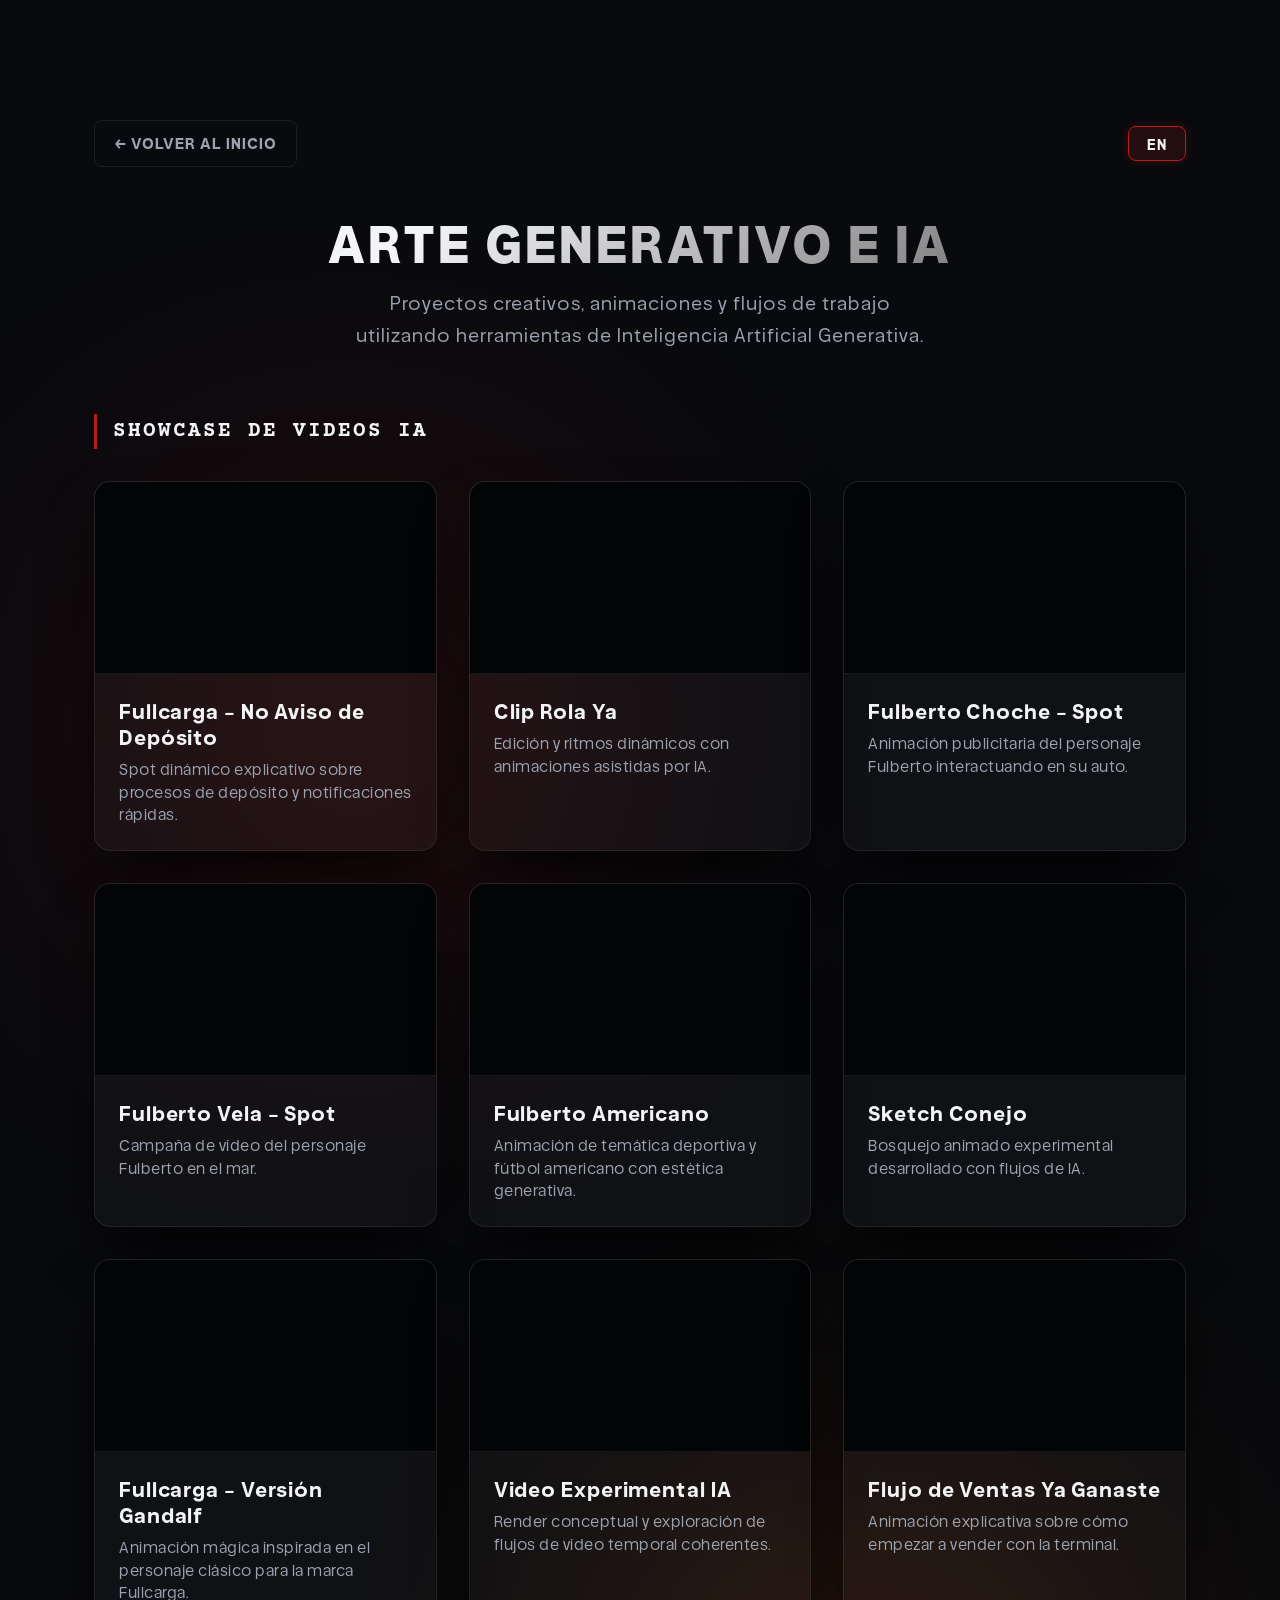
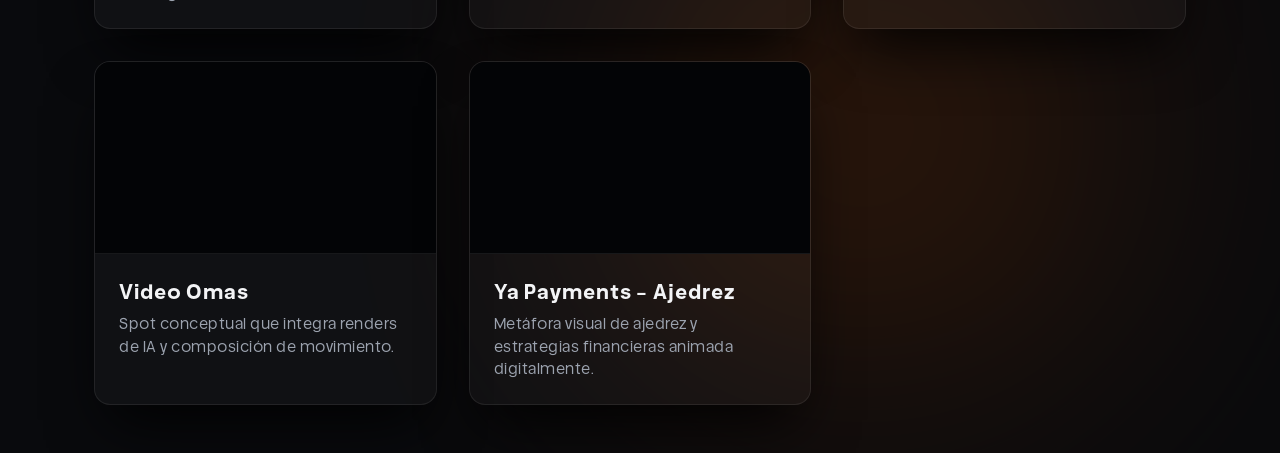
==== ai-projects.html @ 9248d20f "Initial portfolio commit (lightweight)" ====
<!DOCTYPE html>
<html lang="es">
<head>
    <meta charset="UTF-8">
    <meta name="viewport" content="width=device-width, initial-scale=1.0">
    <title>H G O | Generative AI Art Projects</title>
    <meta name="description" content="Galería de proyectos creativos y experimentación con Inteligencia Artificial Generativa.">
    <!-- Google Fonts: Outfit, Courier Prime -->
    <link rel="preconnect" href="https://fonts.googleapis.com">
    <link rel="preconnect" href="https://fonts.gstatic.com" crossorigin>
    <link href="https://fonts.googleapis.com/css2?family=Outfit:wght@300;400;500;600;700;800&family=Courier+Prime:wght@400;700&display=swap" rel="stylesheet">
    <link rel="stylesheet" href="style.css">
    <style>
        .gallery-page {
            background-color: #090a0d;
            padding-top: 120px;
            min-height: 100vh;
        }

        .gallery-header-block {
            margin-bottom: 4rem;
            text-align: center;
            position: relative;
        }

        .gallery-nav {
            display: flex;
            justify-content: space-between;
            align-items: center;
            margin-bottom: 3rem;
        }

        .btn-back {
            display: inline-flex;
            align-items: center;
            gap: 0.5rem;
            font-family: var(--ff-main);
            color: var(--clr-text-muted);
            text-decoration: none;
            font-weight: 700;
            font-size: 0.95rem;
            text-transform: uppercase;
            letter-spacing: 1px;
            transition: var(--transition-fast);
            background: none;
            border: 1px solid var(--clr-border);
            padding: 0.6rem 1.2rem;
            border-radius: var(--radius-sm);
        }

        .btn-back:hover {
            color: var(--clr-text-main);
            border-color: var(--clr-primary);
            box-shadow: 0 0 12px var(--clr-primary-glow);
            transform: translateX(-4px);
        }

        .gallery-title {
            font-size: 3.2rem;
            font-weight: 800;
            background: linear-gradient(135deg, var(--clr-text-main) 30%, #555 100%);
            -webkit-background-clip: text;
            -webkit-text-fill-color: transparent;
            text-transform: uppercase;
            letter-spacing: 3px;
            margin-bottom: 1rem;
            line-height: 1.1;
        }

        .gallery-subtitle {
            font-size: 1.15rem;
            color: var(--clr-text-muted);
            letter-spacing: 1px;
            max-width: 600px;
            margin: 0 auto;
        }

        .gallery-section-title {
            font-family: var(--ff-mono);
            font-size: 1.3rem;
            font-weight: 700;
            color: var(--clr-text-main);
            margin: 4rem 0 2rem 0;
            letter-spacing: 2px;
            text-transform: uppercase;
            border-left: 3px solid var(--clr-primary);
            padding-left: 1rem;
        }

        .gallery-grid {
            display: grid;
            grid-template-columns: repeat(auto-fill, minmax(320px, 1fr));
            gap: 2rem;
            margin-bottom: 3rem;
        }

        .gallery-item {
            background-color: var(--clr-bg-card);
            border: 1px solid var(--clr-border);
            border-radius: var(--radius-md);
            overflow: hidden;
            box-shadow: var(--shadow-premium);
            transition: transform 0.4s cubic-bezier(0.25, 1, 0.5, 1), border-color 0.4s;
            display: flex;
            flex-direction: column;
            position: relative;
        }

        .gallery-item:hover {
            transform: translateY(-8px);
            border-color: var(--clr-primary);
            box-shadow: 0 15px 30px rgba(185, 28, 28, 0.15);
        }

        .gallery-preview {
            width: 100%;
            aspect-ratio: 16 / 9;
            background-color: #030406;
            overflow: hidden;
            position: relative;
            cursor: pointer;
            display: flex;
            justify-content: center;
            align-items: center;
            border-bottom: 1px solid var(--clr-border);
        }

        .gallery-preview video {
            width: 100%;
            height: 100%;
            object-fit: cover;
            display: block;
        }



        .preview-overlay {
            position: absolute;
            top: 0;
            left: 0;
            width: 100%;
            height: 100%;
            background-color: rgba(0, 0, 0, 0.4);
            display: flex;
            justify-content: center;
            align-items: center;
            opacity: 0;
            transition: opacity 0.3s ease;
            pointer-events: none;
            z-index: 2;
        }

        .gallery-preview:hover .preview-overlay {
            opacity: 1;
        }

        .overlay-icon {
            background-color: var(--clr-primary);
            color: #fff;
            width: 54px;
            height: 54px;
            border-radius: 50%;
            display: flex;
            justify-content: center;
            align-items: center;
            font-size: 1.3rem;
            box-shadow: 0 4px 20px rgba(185, 28, 28, 0.5);
            transform: scale(0.8);
            transition: transform 0.3s cubic-bezier(0.175, 0.885, 0.32, 1.275);
        }

        .overlay-icon.play-icon {
            padding-left: 4px;
        }

        .gallery-preview:hover .overlay-icon {
            transform: scale(1);
        }

        .gallery-info {
            padding: 1.5rem;
            flex-grow: 1;
            display: flex;
            flex-direction: column;
            justify-content: space-between;
        }

        .item-title {
            font-size: 1.25rem;
            font-weight: 700;
            color: var(--clr-text-main);
            margin-bottom: 0.5rem;
            line-height: 1.3;
        }

        .item-desc {
            font-size: 0.95rem;
            color: var(--clr-text-muted);
            line-height: 1.5;
            letter-spacing: 0.5px;
        }

        /* Lightbox Window Styles */
        .lightbox {
            position: fixed;
            top: 0;
            left: 0;
            width: 100%;
            height: 100%;
            background-color: rgba(6, 7, 9, 0.98);
            backdrop-filter: blur(10px);
            -webkit-backdrop-filter: blur(10px);
            z-index: 2000;
            display: none;
            justify-content: center;
            align-items: center;
            opacity: 0;
            transition: opacity 0.3s ease;
        }

        .lightbox.active {
            display: flex;
            opacity: 1;
        }

        .lightbox-content-container {
            max-width: 90%;
            max-height: 85%;
            position: relative;
            display: flex;
            justify-content: center;
            align-items: center;
        }

        .lightbox-video {
            max-width: 100%;
            max-height: 85vh;
            border-radius: var(--radius-sm);
            box-shadow: 0 10px 40px rgba(0, 0, 0, 0.8);
            border: 1px solid var(--clr-border);
            background-color: #000;
        }

        .lightbox-close {
            position: absolute;
            top: -50px;
            right: 0;
            background: none;
            border: none;
            color: var(--clr-text-main);
            font-size: 2.5rem;
            cursor: pointer;
            transition: var(--transition-fast);
            line-height: 1;
        }

        .lightbox-close:hover {
            color: var(--clr-primary);
            transform: scale(1.1);
        }

        .lightbox-prev,
        .lightbox-next {
            position: absolute;
            top: 50%;
            transform: translateY(-50%);
            background: rgba(0, 0, 0, 0.5);
            border: 1px solid var(--clr-border);
            color: var(--clr-text-main);
            font-size: 2rem;
            padding: 0.8rem 1.1rem;
            cursor: pointer;
            border-radius: 50%;
            transition: var(--transition-fast);
            z-index: 2010;
            user-select: none;
            line-height: 1;
            display: flex;
            align-items: center;
            justify-content: center;
        }

        .lightbox-prev {
            left: -80px;
        }

        .lightbox-next {
            right: -80px;
        }

        .lightbox-prev:hover,
        .lightbox-next:hover {
            background-color: var(--clr-primary);
            border-color: var(--clr-primary);
            box-shadow: 0 0 15px var(--clr-primary-glow);
            color: #fff;
        }

        @media (max-width: 992px) {
            .lightbox-prev {
                left: 10px;
            }
            .lightbox-next {
                right: 10px;
            }
            .lightbox-close {
                top: -60px;
                right: 10px;
            }
        }
    </style>
</head>
<body class="gallery-page">
    <div class="glow-spot spot-1"></div>
    <div class="glow-spot spot-2"></div>

    <div class="container">
        <!-- Navigation Header -->
        <header class="gallery-nav">
            <a href="index.html" class="btn-back" id="back-btn" data-i18n="back-btn-text">← Volver al Inicio</a>
            <button id="language-toggle-btn" class="lang-toggle-btn">EN</button>
        </header>

        <!-- Gallery Header Details -->
        <div class="gallery-header-block">
            <h1 class="gallery-title" data-i18n="gallery-title">Arte Generativo e IA</h1>
            <p class="gallery-subtitle" data-i18n="gallery-desc">Proyectos creativos, animaciones y flujos de trabajo utilizando herramientas de Inteligencia Artificial Generativa.</p>
        </div>

        <!-- === SECCIÓN SHOWCASE DE VIDEOS === -->
        <h2 class="gallery-section-title" data-i18n="sec-ai-showcase">Showcase de Videos IA</h2>
        <div class="gallery-grid">
            
            <!-- Video 1: Fullcarga no aviso de deposito_R (16:9) -->
            <div class="gallery-item">
                <div class="gallery-preview">
                    <video muted playsinline loop src="assets/IA/Fullcarga no aviso de deposito_R.mp4"></video>
                    <div class="preview-overlay">
                        <div class="overlay-icon play-icon">▶</div>
                    </div>
                </div>
                <div class="gallery-info">
                    <div>
                        <h3 class="item-title" data-i18n="ai-video-1-title">Fullcarga - No Aviso de Depósito</h3>
                        <p class="item-desc" data-i18n="ai-video-1-desc">Spot dinámico explicativo sobre procesos de depósito y notificaciones rápidas.</p>
                    </div>
                </div>
            </div>

            <!-- Video 2: Clip Rola Ya_1 (16:9) -->
            <div class="gallery-item">
                <div class="gallery-preview">
                    <video muted playsinline loop src="assets/IA/Clip Rola Ya_1.mp4"></video>
                    <div class="preview-overlay">
                        <div class="overlay-icon play-icon">▶</div>
                    </div>
                </div>
                <div class="gallery-info">
                    <div>
                        <h3 class="item-title" data-i18n="ai-video-2-title">Clip Rola Ya</h3>
                        <p class="item-desc" data-i18n="ai-video-2-desc">Edición y ritmos dinámicos con animaciones asistidas por IA.</p>
                    </div>
                </div>
            </div>

            <!-- Video 3: Fulberto Choche (16:9) -->
            <div class="gallery-item">
                <div class="gallery-preview">
                    <video muted playsinline loop src="assets/IA/Fulberto choche_OK_Music.mp4"></video>
                    <div class="preview-overlay">
                        <div class="overlay-icon play-icon">▶</div>
                    </div>
                </div>
                <div class="gallery-info">
                    <div>
                        <h3 class="item-title" data-i18n="ai-video-3-title">Fulberto Choche - Spot</h3>
                        <p class="item-desc" data-i18n="ai-video-3-desc">Animación publicitaria del personaje Fulberto interactuando en su auto.</p>
                    </div>
                </div>
            </div>

            <!-- Video 4: Fulberto Vela (16:9) -->
            <div class="gallery-item">
                <div class="gallery-preview">
                    <video muted playsinline loop src="assets/IA/Fulberto vela_2.mp4"></video>
                    <div class="preview-overlay">
                        <div class="overlay-icon play-icon">▶</div>
                    </div>
                </div>
                <div class="gallery-info">
                    <div>
                        <h3 class="item-title" data-i18n="ai-video-4-title">Fulberto Vela - Spot</h3>
                        <p class="item-desc" data-i18n="ai-video-4-desc">Campaña de video del personaje Fulberto en el mar.</p>
                    </div>
                </div>
            </div>

            <!-- Video 5: Fulberto Americano (16:9) -->
            <div class="gallery-item">
                <div class="gallery-preview">
                    <video muted playsinline loop src="assets/IA/Fulberto_Americano_2.mp4"></video>
                    <div class="preview-overlay">
                        <div class="overlay-icon play-icon">▶</div>
                    </div>
                </div>
                <div class="gallery-info">
                    <div>
                        <h3 class="item-title" data-i18n="ai-video-5-title">Fulberto Americano</h3>
                        <p class="item-desc" data-i18n="ai-video-5-desc">Animación de temática deportiva y fútbol americano con estética generativa.</p>
                    </div>
                </div>
            </div>

            <!-- Video 6: Sketch Conejo (16:9) -->
            <div class="gallery-item">
                <div class="gallery-preview">
                    <video muted playsinline loop src="assets/IA/Sketch Conejo_RAPIDO_2_R.mp4"></video>
                    <div class="preview-overlay">
                        <div class="overlay-icon play-icon">▶</div>
                    </div>
                </div>
                <div class="gallery-info">
                    <div>
                        <h3 class="item-title" data-i18n="ai-video-6-title">Sketch Conejo</h3>
                        <p class="item-desc" data-i18n="ai-video-6-desc">Bosquejo animado experimental desarrollado con flujos de IA.</p>
                    </div>
                </div>
            </div>

            <!-- Video 7: TT Fullcarga Version Gandalf_3 (16:9) -->
            <div class="gallery-item">
                <div class="gallery-preview">
                    <video muted playsinline loop src="assets/IA/TT Fullcarga Version Gandalf_3.mp4"></video>
                    <div class="preview-overlay">
                        <div class="overlay-icon play-icon">▶</div>
                    </div>
                </div>
                <div class="gallery-info">
                    <div>
                        <h3 class="item-title" data-i18n="ai-video-7-title">Fullcarga - Versión Gandalf</h3>
                        <p class="item-desc" data-i18n="ai-video-7-desc">Animación mágica inspirada en el personaje clásico para la marca Fullcarga.</p>
                    </div>
                </div>
            </div>

            <!-- Video 8: VIDEO-2026-02-25-14-03-25 (16:9) -->
            <div class="gallery-item">
                <div class="gallery-preview">
                    <video muted playsinline loop src="assets/IA/VIDEO-2026-02-25-14-03-25.mp4"></video>
                    <div class="preview-overlay">
                        <div class="overlay-icon play-icon">▶</div>
                    </div>
                </div>
                <div class="gallery-info">
                    <div>
                        <h3 class="item-title" data-i18n="ai-video-8-title">Video Experimental IA</h3>
                        <p class="item-desc" data-i18n="ai-video-8-desc">Render conceptual y exploración de flujos de video temporal coherentes.</p>
                    </div>
                </div>
            </div>

            <!-- Video 9: Video 3_Como empiezoa a vender con Ya Ganaste_1 (16:9) -->
            <div class="gallery-item">
                <div class="gallery-preview">
                    <video muted playsinline loop src="assets/IA/Video 3_Como empiezoa a vender con Ya Ganaste_1.mp4"></video>
                    <div class="preview-overlay">
                        <div class="overlay-icon play-icon">▶</div>
                    </div>
                </div>
                <div class="gallery-info">
                    <div>
                        <h3 class="item-title" data-i18n="ai-video-9-title">Flujo de Ventas Ya Ganaste</h3>
                        <p class="item-desc" data-i18n="ai-video-9-desc">Animación explicativa sobre cómo empezar a vender con la terminal.</p>
                    </div>
                </div>
            </div>

            <!-- Video 10: Video Omas_19FEB (16:9) -->
            <div class="gallery-item">
                <div class="gallery-preview">
                    <video muted playsinline loop src="assets/IA/Video Omas_19FEB.mp4"></video>
                    <div class="preview-overlay">
                        <div class="overlay-icon play-icon">▶</div>
                    </div>
                </div>
                <div class="gallery-info">
                    <div>
                        <h3 class="item-title" data-i18n="ai-video-10-title">Video Omas</h3>
                        <p class="item-desc" data-i18n="ai-video-10-desc">Spot conceptual que integra renders de IA y composición de movimiento.</p>
                    </div>
                </div>
            </div>

            <!-- Video 11: Ya Payments Ajedrez (16:9) -->
            <div class="gallery-item">
                <div class="gallery-preview">
                    <video muted playsinline loop src="assets/IA/Ya Payments_Ajedrez_4.mp4"></video>
                    <div class="preview-overlay">
                        <div class="overlay-icon play-icon">▶</div>
                    </div>
                </div>
                <div class="gallery-info">
                    <div>
                        <h3 class="item-title" data-i18n="ai-video-11-title">Ya Payments - Ajedrez</h3>
                        <p class="item-desc" data-i18n="ai-video-11-desc">Metáfora visual de ajedrez y estrategias financieras animada digitalmente.</p>
                    </div>
                </div>
            </div>

        </div>

    </div>

    <!-- Video Lightbox Window with Playlist Navigation -->
    <div class="lightbox" id="video-lightbox">
        <div class="lightbox-content-container">
            <button class="lightbox-close" id="video-lightbox-close-btn">&times;</button>
            <button class="lightbox-prev" id="video-lightbox-prev-btn">&#10094;</button>
            <video src="" controls autoplay playsinline class="lightbox-video" id="lightbox-video"></video>
            <button class="lightbox-next" id="video-lightbox-next-btn">&#10095;</button>
        </div>
    </div>

    <!-- Script for Gallery Page -->
    <script>
        document.addEventListener('DOMContentLoaded', () => {
            // 1. Hover video playback controller
            const videoCards = document.querySelectorAll('.gallery-item');
            
            videoCards.forEach(card => {
                const video = card.querySelector('video');
                if (video) {
                    card.addEventListener('mouseenter', () => {
                        video.play().catch(e => {});
                    });
                    
                    card.addEventListener('mouseleave', () => {
                        video.pause();
                    });
                }
            });

            // 2. Video Lightbox Controller with Playlist Navigation
            const videoLightbox = document.getElementById('video-lightbox');
            const videoLightboxVideo = document.getElementById('lightbox-video');
            const videoCloseBtn = document.getElementById('video-lightbox-close-btn');
            const videoPrevBtn = document.getElementById('video-lightbox-prev-btn');
            const videoNextBtn = document.getElementById('video-lightbox-next-btn');
            const videoElements = Array.from(document.querySelectorAll('.gallery-preview video'));
            let currentVideoIndex = 0;

            const playVideoInLightbox = (index) => {
                if (index < 0 || index >= videoElements.length) return;
                currentVideoIndex = index;
                videoLightboxVideo.src = videoElements[index].src;
                videoLightboxVideo.muted = false;
                videoLightboxVideo.play().catch(err => {});
            };

            videoElements.forEach((video, index) => {
                video.parentElement.addEventListener('click', () => {
                    playVideoInLightbox(index);
                    videoLightbox.classList.add('active');
                });
            });

            const closeVideoLightbox = () => {
                videoLightbox.classList.remove('active');
                videoLightboxVideo.pause();
                videoLightboxVideo.src = '';
            };

            const prevVideo = () => {
                const newIndex = (currentVideoIndex - 1 + videoElements.length) % videoElements.length;
                playVideoInLightbox(newIndex);
            };

            const nextVideo = () => {
                const newIndex = (currentVideoIndex + 1) % videoElements.length;
                playVideoInLightbox(newIndex);
            };

            if (videoCloseBtn) videoCloseBtn.addEventListener('click', closeVideoLightbox);
            if (videoPrevBtn) videoPrevBtn.addEventListener('click', (e) => { e.stopPropagation(); prevVideo(); });
            if (videoNextBtn) videoNextBtn.addEventListener('click', (e) => { e.stopPropagation(); nextVideo(); });

            if (videoLightbox) {
                videoLightbox.addEventListener('click', (e) => {
                    if (e.target === videoLightbox) {
                        closeVideoLightbox();
                    }
                });
            }

            // Keyboard navigation
            document.addEventListener('keydown', (e) => {
                if (!videoLightbox.classList.contains('active')) return;
                if (e.key === 'Escape') {
                    closeVideoLightbox();
                } else if (e.key === 'ArrowLeft') {
                    prevVideo();
                } else if (e.key === 'ArrowRight') {
                    nextVideo();
                }
            });

            // Touch Swipe Gestures
            let startX = 0;
            let startY = 0;
            if (videoLightbox) {
                videoLightbox.addEventListener('touchstart', (e) => {
                    startX = e.touches[0].clientX;
                    startY = e.touches[0].clientY;
                }, { passive: true });

                videoLightbox.addEventListener('touchend', (e) => {
                    const diffX = e.changedTouches[0].clientX - startX;
                    const diffY = e.changedTouches[0].clientY - startY;
                    if (Math.abs(diffX) > 50 && Math.abs(diffY) < 100) {
                        if (diffX > 0) {
                            prevVideo();
                        } else {
                            nextVideo();
                        }
                    }
                }, { passive: true });
            }

            // 3. Translation logic
            const translations = {
                es: {
                    "back-btn-text": "← Volver al Inicio",
                    "gallery-title": "Arte Generativo e IA",
                    "gallery-desc": "Proyectos creativos, animaciones y flujos de trabajo utilizando herramientas de Inteligencia Artificial Generativa.",
                    "sec-ai-showcase": "Showcase de Videos IA",
                    "ai-video-1-title": "Fullcarga - No Aviso de Depósito",
                    "ai-video-1-desc": "Spot dinámico explicativo sobre procesos de depósito y notificaciones rápidas.",
                    "ai-video-2-title": "Clip Rola Ya",
                    "ai-video-2-desc": "Edición y ritmos dinámicos con animaciones asistidas por IA.",
                    "ai-video-3-title": "Fulberto Choche - Spot",
                    "ai-video-3-desc": "Animación publicitaria del personaje Fulberto interactuando en su auto.",
                    "ai-video-4-title": "Fulberto Vela - Spot",
                    "ai-video-4-desc": "Campaña de video del personaje Fulberto en el mar.",
                    "ai-video-5-title": "Fulberto Americano",
                    "ai-video-5-desc": "Animación de temática deportiva y fútbol americano con estética generativa.",
                    "ai-video-6-title": "Sketch Conejo",
                    "ai-video-6-desc": "Bosquejo animado experimental desarrollado con flujos de IA.",
                    "ai-video-7-title": "Fullcarga - Versión Gandalf",
                    "ai-video-7-desc": "Animación mágica inspirada en el personaje clásico para la marca Fullcarga.",
                    "ai-video-8-title": "Video Experimental IA",
                    "ai-video-8-desc": "Render conceptual y exploración de flujos de video temporal coherentes.",
                    "ai-video-9-title": "Flujo de Ventas Ya Ganaste",
                    "ai-video-9-desc": "Animación explicativa sobre cómo empezar a vender con la terminal.",
                    "ai-video-10-title": "Video Omas",
                    "ai-video-10-desc": "Spot conceptual que integra renders de IA y composición de movimiento.",
                    "ai-video-11-title": "Ya Payments - Ajedrez",
                    "ai-video-11-desc": "Metáfora visual de ajedrez y estrategias financieras animada digitalmente."
                },
                en: {
                    "back-btn-text": "← Back to Home",
                    "gallery-title": "Generative AI Art",
                    "gallery-desc": "Creative projects, animations, and pipeline experiments using Generative AI tools.",
                    "sec-ai-showcase": "AI Video Showcase",
                    "ai-video-1-title": "Fullcarga - No Deposit Notice",
                    "ai-video-1-desc": "Dynamic explanation video detailing bank deposits and warning notifications.",
                    "ai-video-2-title": "Rola Ya Clip",
                    "ai-video-2-desc": "Fast editing and dynamic rhythms utilizing AI-assisted animations.",
                    "ai-video-3-title": "Fulberto Choche - Spot",
                    "ai-video-3-desc": "Promo spot showing the character Fulberto driving his vehicle.",
                    "ai-video-4-title": "Fulberto Vela - Spot",
                    "ai-video-4-desc": "Promo video showcasing the character Fulberto out on the sea.",
                    "ai-video-5-title": "Fulberto Americano",
                    "ai-video-5-desc": "Football and sports-themed animation showcasing generative artwork styling.",
                    "ai-video-6-title": "Sketch Rabbit",
                    "ai-video-6-desc": "Experimental sketch animation created through AI pipeline workflows.",
                    "ai-video-7-title": "Fullcarga - Gandalf Version",
                    "ai-video-7-desc": "Magic animation inspired by the classic lore character for the Fullcarga brand.",
                    "ai-video-8-title": "AI Experimental Video",
                    "ai-video-8-desc": "Conceptual rendering and exploration of temporal-coherent video generation.",
                    "ai-video-9-title": "Sales Flow Ya Ganaste",
                    "ai-video-9-desc": "Animated explanation detailing how to start selling via the payment terminal.",
                    "ai-video-10-title": "Omas Video",
                    "ai-video-10-desc": "Conceptual spot integrating AI generated renders and motion design.",
                    "ai-video-11-title": "Ya Payments - Chess",
                    "ai-video-11-desc": "Visual metaphor regarding financial chess strategies animated digitally."
                }
            };

            let currentLanguage = localStorage.getItem('portfolio-lang') || 'es';
            const langBtn = document.getElementById('language-toggle-btn');

            if (langBtn) {
                langBtn.addEventListener('click', () => {
                    currentLanguage = currentLanguage === 'es' ? 'en' : 'es';
                    translatePage(currentLanguage);
                });
            }

            function translatePage(lang) {
                localStorage.setItem('portfolio-lang', lang);
                document.querySelectorAll('[data-i18n]').forEach(el => {
                    const key = el.getAttribute('data-i18n');
                    if (translations[lang] && translations[lang][key]) {
                        el.innerHTML = translations[lang][key];
                    }
                });
                if (langBtn) {
                    langBtn.textContent = lang === 'es' ? 'EN' : 'ES';
                }
                document.documentElement.lang = lang;
            }

            translatePage(currentLanguage);
        });
    </script>
</body>
</html>
---- style.css ----
/* ==========================================================================
   Typography: Loading Custom Font
   ========================================================================== */
@font-face {
    font-family: 'Helvena';
    src: url('assets/Helvena Font File/WOFF2/Helvena-Regular.woff2') format('woff2'),
         url('assets/Helvena Font File/OTF/Helvena-Regular.otf') format('opentype');
    font-weight: 400;
    font-style: normal;
    font-display: swap;
}

@font-face {
    font-family: 'Helvena';
    src: url('assets/Helvena Font File/WOFF2/Helvena-Medium.woff2') format('woff2'),
         url('assets/Helvena Font File/OTF/Helvena-Medium.otf') format('opentype');
    font-weight: 500;
    font-style: normal;
    font-display: swap;
}

@font-face {
    font-family: 'Helvena';
    src: url('assets/Helvena Font File/WOFF2/Helvena-Semibold.woff2') format('woff2'),
         url('assets/Helvena Font File/OTF/Helvena-Semibold.otf') format('opentype');
    font-weight: 600;
    font-style: normal;
    font-display: swap;
}

@font-face {
    font-family: 'Helvena';
    src: url('assets/Helvena Font File/WOFF2/Helvena-Bold.woff2') format('woff2'),
         url('assets/Helvena Font File/OTF/Helvena-Bold.otf') format('opentype');
    font-weight: 700;
    font-style: normal;
    font-display: swap;
}

@font-face {
    font-family: 'Helvena';
    src: url('assets/Helvena Font File/WOFF2/Helvena-Extrabold.woff2') format('woff2'),
         url('assets/Helvena Font File/OTF/Helvena-Extrabold.otf') format('opentype');
    font-weight: 800;
    font-style: normal;
    font-display: swap;
}

/* ==========================================================================
   Design System & Custom Properties
   ========================================================================== */
*, *::before, *::after {
    box-sizing: border-box;
    margin: 0;
    padding: 0;
}

:root {
    /* Color Palette matching the cover image (Crimson Red & Black/Slate) */
    --clr-bg: #090a0d;
    --clr-bg-card: rgba(255, 255, 255, 0.03);
    --clr-bg-card-hover: rgba(255, 255, 255, 0.06);
    --clr-primary: #b91c1c; /* Crimson Red */
    --clr-primary-glow: rgba(185, 28, 28, 0.15);
    --clr-secondary: #e65c00; /* Warm Amber */
    --clr-secondary-glow: rgba(230, 92, 0, 0.15);
    --clr-accent: #10b981; /* Emerald */
    --clr-text-main: #f3f4f6;
    --clr-text-muted: #9ca3af;
    --clr-border: rgba(255, 255, 255, 0.08);
    --clr-border-focus: rgba(185, 28, 28, 0.4);
    
    /* Typography - Custom loaded CookConthic */
    --ff-main: 'Helvena', 'Outfit', sans-serif;
    --ff-mono: 'Courier Prime', monospace;
    
    /* Spacing & Layout */
    --container-max-w: 1140px;
    --section-padding: 7rem 1.5rem;
    
    /* Effects */
    --transition-fast: 0.2s cubic-bezier(0.4, 0, 0.2, 1);
    --transition-smooth: 0.4s cubic-bezier(0.4, 0, 0.2, 1);
    --transition-accordion: 0.6s cubic-bezier(0.25, 1, 0.5, 1);
    --shadow-premium: 0 30px 60px -15px rgba(0, 0, 0, 0.9);
    --radius-sm: 8px;
    --radius-md: 16px;
    --radius-lg: 24px;
}

html {
    scroll-behavior: smooth;
    font-size: 16px;
}

body {
    background-color: var(--clr-bg);
    color: var(--clr-text-main);
    font-family: var(--ff-main);
    line-height: 1.7;
    overflow-x: hidden;
    position: relative;
    font-size: 1.12rem;
    letter-spacing: 0.05em;
}

/* Background glowing spots - Crimson Red and Amber themes */
.glow-spot {
    position: absolute;
    width: 450px;
    height: 450px;
    border-radius: 50%;
    z-index: -1;
    filter: blur(140px);
    opacity: 0.22;
    pointer-events: none;
}
.spot-1 {
    top: 25%;
    left: 10%;
    background-color: var(--clr-primary);
}
.spot-2 {
    top: 75%;
    right: 15%;
    background-color: var(--clr-secondary);
}

/* ==========================================================================
   Reusable Components & Utilities
   ========================================================================== */
.container {
    width: 100%;
    max-width: var(--container-max-w);
    margin-left: auto;
    margin-right: auto;
    padding-left: 1.5rem;
    padding-right: 1.5rem;
}

.section {
    padding: var(--section-padding);
}

/* Massive High Impact Title (inspired by paralleluniverse.com.ua) */
.section-title {
    font-size: 4.2rem;
    font-weight: 800;
    margin-bottom: 4rem;
    text-align: center;
    background: linear-gradient(180deg, var(--clr-text-main) 30%, #555 100%);
    -webkit-background-clip: text;
    -webkit-text-fill-color: transparent;
    position: relative;
    letter-spacing: 4px;
    text-transform: uppercase;
    line-height: 1.1;
}

.section-title::after {
    content: '';
    display: block;
    width: 80px;
    height: 6px;
    background: linear-gradient(90deg, var(--clr-primary), var(--clr-secondary));
    margin: 1rem auto 0;
    border-radius: 3px;
}

/* Buttons */
.btn {
    display: inline-flex;
    align-items: center;
    justify-content: center;
    padding: 0.9rem 2.2rem;
    font-family: var(--ff-main);
    font-size: 0.95rem;
    font-weight: 700;
    text-decoration: none;
    border-radius: var(--radius-sm);
    transition: var(--transition-fast);
    cursor: pointer;
    border: 1px solid transparent;
    letter-spacing: 1px;
}

.btn-primary {
    background: linear-gradient(135deg, var(--clr-primary), #8e1414);
    color: #fff;
    box-shadow: 0 4px 14px 0 var(--clr-primary-glow);
}

.btn-primary:hover {
    transform: translateY(-2px);
    box-shadow: 0 6px 20px 0 rgba(185, 28, 28, 0.45);
}

.btn-secondary {
    background-color: transparent;
    color: var(--clr-text-main);
    border-color: var(--clr-border);
}

.btn-secondary:hover {
    background-color: rgba(255, 255, 255, 0.05);
    border-color: var(--clr-text-muted);
}

.btn-outline {
    background-color: transparent;
    color: var(--clr-primary);
    border-color: var(--clr-primary);
}

.btn-outline:hover {
    background-color: var(--clr-primary);
    color: #fff;
    box-shadow: 0 4px 14px 0 var(--clr-primary-glow);
    transform: translateY(-2px);
}

/* ==========================================================================
   Header & Navigation (Centered at the top, above image)
   ========================================================================== */
.header {
    position: fixed;
    top: 0;
    left: 0;
    width: 100%;
    z-index: 100;
    background: linear-gradient(to bottom, rgba(9, 10, 13, 0.92) 0%, rgba(9, 10, 13, 0.6) 80%, transparent 100%);
    backdrop-filter: blur(8px);
    -webkit-backdrop-filter: blur(8px);
    border-bottom: 1px solid rgba(255, 255, 255, 0.03);
    transition: var(--transition-fast);
}

.header-container {
    display: flex;
    flex-direction: column;
    align-items: center;
    justify-content: center;
    padding: 1.2rem 1.5rem;
    gap: 1.2rem;
    height: auto;
}

.brand-centered {
    display: flex;
    justify-content: center;
    align-items: center;
}

/* Large Impactful Header Brand Logo */
.logo {
    font-size: 2.25rem;
    font-weight: 800;
    text-decoration: none;
    color: var(--clr-text-main);
    background: linear-gradient(135deg, var(--clr-primary), var(--clr-secondary));
    -webkit-background-clip: text;
    -webkit-text-fill-color: transparent;
    letter-spacing: 6px;
    font-family: var(--ff-main);
    line-height: 1;
}

.logo-subtitle {
    font-size: 1.15rem;
    font-weight: 500;
    letter-spacing: 2px;
    margin-left: 0.5rem;
    color: var(--clr-text-muted);
    background: none;
    -webkit-text-fill-color: var(--clr-text-main) !important;
    display: inline-block;
    vertical-align: middle;
    text-transform: none;
}

.nav {
    display: flex;
    justify-content: center;
}

.nav-list {
    display: flex;
    list-style: none;
    gap: 2.5rem;
}

.nav-link {
    text-decoration: none;
    color: var(--clr-text-muted);
    font-weight: 700;
    transition: var(--transition-fast);
    font-size: 0.95rem;
    position: relative;
    padding: 0.2rem 0;
    letter-spacing: 1px;
    text-transform: uppercase;
}

.nav-link::after {
    content: '';
    position: absolute;
    bottom: 0;
    left: 0;
    width: 0%;
    height: 2px;
    background-color: var(--clr-primary);
    transition: var(--transition-fast);
}

.nav-link:hover {
    color: var(--clr-text-main);
}

.nav-link:hover::after {
    width: 100%;
}

.nav-lang-item {
    display: flex;
    align-items: center;
}

.lang-toggle-btn {
    background-color: rgba(185, 28, 28, 0.15);
    color: var(--clr-text-main);
    border: 1px solid var(--clr-primary);
    padding: 0.45rem 1.1rem;
    font-family: var(--ff-main);
    font-size: 0.9rem;
    font-weight: 700;
    border-radius: var(--radius-sm);
    cursor: pointer;
    letter-spacing: 1.2px;
    transition: var(--transition-fast);
    box-shadow: 0 0 10px rgba(185, 28, 28, 0.25);
}

.lang-toggle-btn:hover {
    border-color: var(--clr-primary);
    color: #fff;
    background-color: var(--clr-primary);
    box-shadow: 0 0 15px var(--clr-primary-glow);
    transform: translateY(-1px);
}

.mobile-menu-toggle {
    display: none;
    background: none;
    border: none;
    cursor: pointer;
    flex-direction: column;
    gap: 6px;
    position: absolute;
    right: 1.5rem;
    top: 1.5rem;
}

.mobile-menu-toggle .bar {
    width: 25px;
    height: 2px;
    background-color: var(--clr-text-main);
    transition: var(--transition-fast);
}

/* ==========================================================================
   Hero Section (100% full screen background, clean cover-2.jpg)
   ========================================================================== */
.hero-section {
    min-height: 100vh;
    width: 100%;
    position: relative;
    background-color: #090a0d;
    overflow: hidden;
}

.hero-section::before {
    content: '';
    position: absolute;
    top: 0;
    left: 0;
    width: 100%;
    height: 100%;
    background: url('assets/portada-2.jpg') no-repeat center center;
    background-size: cover;
    z-index: 1;
    transform: scale(1.08);
    opacity: 0;
    animation: heroImageAnimation 3.5s cubic-bezier(0.25, 1, 0.5, 1) forwards;
}

@keyframes heroImageAnimation {
    to {
        opacity: 1;
        transform: scale(1);
    }
}

/* Base gradient to merge with section below */
.hero-bottom-fade {
    position: absolute;
    bottom: 0;
    left: 0;
    width: 100%;
    height: 350px;
    background: linear-gradient(to top, var(--clr-bg) 0%, rgba(9, 10, 13, 0.4) 60%, transparent 100%);
    pointer-events: none;
    z-index: 10;
}

/* ==========================================================================
   Infinite Brands Marquee (Transition Bar)
   ========================================================================== */
.marquee-section {
    background-color: #060709;
    border-bottom: 1px solid var(--clr-border);
    padding: 1.5rem 0;
    overflow: hidden;
    position: relative;
    z-index: 15;
}

.marquee-title {
    text-align: center;
    font-size: 0.8rem;
    font-weight: 700;
    text-transform: uppercase;
    letter-spacing: 2px;
    color: var(--clr-text-muted);
    margin-bottom: 0.8rem;
}

.brands-marquee-container {
    width: 100%;
    margin: 0 auto;
}

.brands-marquee {
    width: 100%;
    overflow: hidden;
    display: flex;
    mask-image: linear-gradient(to right, transparent, black 15%, black 85%, transparent);
    -webkit-mask-image: linear-gradient(to right, transparent, black 15%, black 85%, transparent);
}

.marquee-content {
    display: flex;
    gap: 5rem;
    animation: marquee-scroll 24s linear infinite;
    white-space: nowrap;
}

.marquee-content span {
    font-size: 1.35rem;
    font-weight: 800;
    color: rgba(255, 255, 255, 0.12);
    letter-spacing: 1.5px;
    transition: var(--transition-fast);
}

.marquee-content span:hover {
    color: var(--clr-primary);
}

@keyframes marquee-scroll {
    0% { transform: translateX(0); }
    100% { transform: translateX(-50%); }
}

/* ==========================================================================
   Biography & Skills Section (Sobre Mí)
   ========================================================================== */
.about-section {
    background-color: var(--clr-bg);
    border-bottom: 1px solid var(--clr-border);
    position: relative;
    z-index: 10;
}

/* ==========================================================================
   Demo Reel Section
   ========================================================================== */
.reel-section {
    background-color: var(--clr-bg);
    border-bottom: 1px solid var(--clr-border);
    padding: 6rem 0;
    position: relative;
    z-index: 10;
    overflow: hidden;
}

.reel-container {
    max-width: 900px;
    margin: 0 auto;
    text-align: center;
}

.reel-heading {
    font-size: 1.9rem;
    font-weight: 700;
    margin-bottom: 2rem;
    letter-spacing: 1.5px;
    color: var(--clr-text-main);
    text-transform: uppercase;
    text-align: center;
}

.video-full-bleed {
    width: 100vw;
    margin-left: calc(-50vw + 50%);
    position: relative;
    aspect-ratio: 16 / 9;
    max-height: 80vh;
    background-color: #000;
    margin-top: 3rem;
    margin-bottom: 3rem;
    border-top: 1px solid var(--clr-border);
    border-bottom: 1px solid var(--clr-border);
    box-shadow: 0 10px 40px rgba(0, 0, 0, 0.9);
}

.reel-video {
    width: 100%;
    height: 100%;
    object-fit: cover;
    display: block;
}

.reel-description {
    font-size: 1.3rem;
    color: var(--clr-text-muted);
    max-width: 700px;
    margin: 0 auto;
    line-height: 1.8;
    letter-spacing: 0.8px;
    text-align: center;
}

/* ==========================================================================
   Portfolio Section (Bookshelf Accordion, loook.ai inspired)
   ========================================================================== */
.portfolio-section {
    background-color: #060709;
    border-bottom: 1px solid var(--clr-border);
    position: relative;
    z-index: 10;
}

.portfolio-main-title {
    white-space: nowrap !important;
}

.portfolio-subtitle {
    text-align: center;
    font-size: 1.05rem;
    color: var(--clr-text-muted);
    margin-top: -1.5rem;
    margin-bottom: 3.5rem;
    letter-spacing: 1px;
}

.portfolio-category-title {
    font-size: 1.45rem;
    font-weight: 700;
    margin-top: 1.5rem;
    margin-bottom: 2rem;
    letter-spacing: 2px;
    color: var(--clr-text-main);
    text-transform: uppercase;
    text-align: left;
    position: relative;
    padding-left: 1rem;
    border-left: 3px solid var(--clr-primary);
}

/* The Bookshelf Accordion Container */
.bookshelf-accordion {
    display: flex;
    width: 100%;
    height: 680px; /* Increased from 520px to make portfolio section larger */
    background-color: #040507;
    border: 1px solid var(--clr-border);
    border-radius: var(--radius-md);
    overflow: hidden;
    box-shadow: var(--shadow-premium);
    margin-bottom: 4.5rem;
}

.bookshelf-accordion:last-child {
    margin-bottom: 0;
}

/* Each Book card in the Accordion */
.book-card {
    display: flex;
    height: 100%;
    overflow: hidden;
    border-right: 1px solid var(--clr-border);
    transition: flex var(--transition-accordion), background-color 0.4s;
    background-color: #090a0d;
}

.book-card:last-child {
    border-right: none;
}

/* Inactive book state */
.book-card:not(.active) {
    flex: 0 0 80px;
    cursor: pointer;
}

.book-card:not(.active):hover {
    background-color: #121318;
}

/* Active book state */
.book-card.active {
    flex: 1;
    background-color: #060709;
    cursor: default;
}

/* Book Spine (Thin vertical bar) */
.book-spine {
    width: 80px;
    height: 100%;
    border-right: 1px solid rgba(255, 255, 255, 0.03);
    display: flex;
    flex-direction: column;
    justify-content: space-between;
    align-items: center;
    padding: 2.5rem 0.5rem;
    position: relative;
    user-select: none;
    flex-shrink: 0;
    background: linear-gradient(180deg, #090a0d 0%, #0c0d12 100%);
    transition: background var(--transition-fast);
}

.book-card:not(.active):hover .book-spine {
    background: linear-gradient(180deg, #111218 0%, #151720 100%);
}

.spine-num {
    font-family: var(--ff-mono);
    font-size: 1.2rem; /* Increased from 0.95rem */
    font-weight: 700;
    color: var(--clr-text-muted);
    opacity: 0.4;
    transition: opacity 0.3s;
}

.book-card.active .spine-num {
    color: var(--clr-primary);
    opacity: 1;
}

.spine-title {
    writing-mode: vertical-rl;
    transform: rotate(180deg);
    font-size: 1.15rem; /* Increased from 0.95rem */
    font-weight: 800;
    letter-spacing: 4px; /* Increased from 3px */
    color: var(--clr-text-muted);
    white-space: nowrap;
    z-index: 5;
    transition: color 0.3s;
    text-transform: uppercase;
}

.book-card:hover .spine-title {
    color: var(--clr-text-main);
}

.book-card.active .spine-title {
    color: var(--clr-primary);
    text-shadow: 0 0 10px rgba(185, 28, 28, 0.3);
}

.spine-category {
    font-family: var(--ff-mono);
    font-size: 0.75rem; /* Increased from 0.65rem */
    font-weight: 700;
    color: var(--clr-text-muted);
    opacity: 0.3;
    letter-spacing: 1.5px;
    text-transform: uppercase;
}

/* Expanded Book Details Area */
.book-details {
    flex-grow: 1;
    height: 100%;
    opacity: 0;
    pointer-events: none;
    transition: opacity 0.4s ease;
    overflow: hidden;
    display: flex;
    align-items: center;
    width: 100%;
}

.book-card.active .book-details {
    opacity: 1;
    pointer-events: auto;
    transition-delay: 0.15s;
}

.book-details-inner {
    display: grid;
    grid-template-columns: 1.15fr 0.85fr;
    gap: 3.5rem;
    padding: 0 3.5rem 0 0; /* Remove left padding to let media align directly to the spine edge */
    width: 100%;
    height: 100%;
    align-items: center;
}

/* Book Left Side: Media Placement - Full Height matching Mockup */
.book-media {
    width: 100%;
    height: 100%; /* Fill entire vertical height */
    background-color: #040507;
    border: none;
    border-right: 1px solid var(--clr-border);
    box-shadow: none;
    padding: 0;
    border-radius: 0;
    overflow: hidden;
}

.book-media video {
    width: 100%;
    height: 100%;
    object-fit: cover; /* Cover entire preview pane */
    border-radius: 0;
    display: block;
}

.book-media .samsung-loop-video {
    object-fit: contain; /* Respect original video aspect ratio inside full height pane */
    background-color: #f5f5f7; /* Matching the phone canvas background from mockup */
}

.book-media .jafra-loop-video {
    object-fit: contain; /* Respect original video aspect ratio inside full height pane */
    background-color: #030406; /* Dark background matching cosmetics theme */
}

.book-media .yaganaste-digital-loop-video {
    object-fit: cover; /* Vertical video -> fill vertical pane */
}

.book-media .yaganaste-motion-loop-video {
    object-fit: contain; /* Horizontal video -> contain inside vertical pane */
    background-color: #0c0e12; /* Dark slate background matching fintech theme */
}

.book-media .ai-loop-video {
    object-fit: cover; /* AI art preview -> fill vertical pane */
}

.book-media .bimbo-loop-video {
    object-fit: cover; /* Stretch video proportionally to fill the vertical preview pane without squishing it */
}

.book-media .xanadu-loop-video {
    object-fit: cover; /* Fit the vertical container proportionally */
}

.book-media .isacup-loop-image {
    width: 100%;
    height: 100%;
    object-fit: cover;
    object-position: 60% center; /* Center the boy horizontally (located at ~59% X) */
    display: block;
}

.book-media .personal-photo-cover {
    width: 100%;
    height: 100%;
    object-fit: cover;
    display: block;
}

.book-media .personal-video-loop {
    width: 100%;
    height: 100%;
    object-fit: cover;
    display: block;
}

.case-gallery-btn-wrapper {
    margin-top: 2rem;
    width: 100%;
}

.case-gallery-btn-wrapper .btn {
    display: flex;
    width: 100%;
    text-align: center;
    justify-content: center;
    padding: 1.1rem 2rem;
    font-size: 1.05rem;
    border-radius: var(--radius-sm);
    text-transform: none; /* Maintain case as defined */
}

.media-placeholder {
    width: 100%;
    height: 100%;
    background: linear-gradient(135deg, rgba(185, 28, 28, 0.05) 0%, rgba(0, 0, 0, 0.6) 100%);
    border: none;
    display: flex;
    flex-direction: column;
    justify-content: center;
    align-items: center;
    font-weight: 800;
    font-size: 1.5rem;
    color: var(--clr-text-main);
    position: relative;
    overflow: hidden;
    border-radius: 0;
    letter-spacing: 2px;
}

.media-placeholder::before {
    content: '';
    position: absolute;
    top: 0;
    left: 0;
    width: 100%;
    height: 100%;
    background: linear-gradient(180deg, transparent 0%, rgba(0,0,0,0.4) 100%);
    pointer-events: none;
}

.media-tag {
    font-family: var(--ff-mono);
    font-size: 0.8rem; /* Increased from 0.7rem */
    color: var(--clr-text-muted);
    margin-top: 6px;
    letter-spacing: 2px;
    text-transform: uppercase;
}

/* Book Right Side: Case Study Description */
.book-case-study {
    display: flex;
    flex-direction: column;
    justify-content: center;
    height: 100%;
    overflow-y: auto;
    padding-right: 1.5rem;
}

.book-case-study::-webkit-scrollbar {
    width: 4px;
}
.book-case-study::-webkit-scrollbar-track {
    background: rgba(0, 0, 0, 0.2);
}
.book-case-study::-webkit-scrollbar-thumb {
    background: var(--clr-border);
    border-radius: 2px;
}

.case-heading {
    font-size: 2.2rem; /* Increased from 1.8rem */
    font-weight: 800;
    color: var(--clr-text-main);
    margin-bottom: 1.2rem; /* Spacing between brand title and description list */
    letter-spacing: 1px; /* Increased from -0.5px */
    line-height: 1.2;
    text-transform: uppercase;
}

.case-meta {
    display: none; /* Hide date tags and brand repetition in book cards as requested */
}

.case-bullet-list {
    list-style: none;
    display: flex;
    flex-direction: column;
    gap: 0.8rem;
    margin-bottom: 2rem;
    width: 100%;
}

.case-bullet-list li {
    background-color: rgba(255, 255, 255, 0.02);
    border: 1px solid rgba(255, 255, 255, 0.08);
    border-radius: var(--radius-sm);
    padding: 0.9rem 1.4rem;
    display: flex;
    align-items: center;
    gap: 0.8rem;
    color: var(--clr-text-main);
    font-family: var(--ff-main);
    font-size: 1.05rem;
    font-weight: 600;
    transition: border-color 0.3s, background-color 0.3s, box-shadow 0.3s, transform 0.2s;
    letter-spacing: 0.5px;
}

.case-bullet-list li:hover {
    border-color: rgba(185, 28, 28, 0.3);
    background-color: rgba(185, 28, 28, 0.02);
    box-shadow: 0 4px 15px rgba(185, 28, 28, 0.05);
    transform: translateX(4px);
}

.case-bullet-list li::before {
    content: '✦';
    color: var(--clr-primary);
    font-size: 1.1rem;
    line-height: 1;
    filter: drop-shadow(0 0 4px var(--clr-primary-glow));
    flex-shrink: 0;
}

.case-bullet-list li strong {
    color: var(--clr-text-main);
    font-weight: 600;
}

/* Styles for Brand Sub-Gallery Detailed Descriptions */
.gallery-description-block {
    max-width: 800px;
    margin: -1rem auto 4rem auto;
    background-color: var(--clr-bg-card);
    border: 1px solid var(--clr-border);
    border-radius: var(--radius-md);
    padding: 2.2rem;
    box-shadow: var(--shadow-premium);
}

.gallery-desc-list {
    list-style: none;
    padding: 0;
    margin: 0;
    display: flex;
    flex-direction: column;
    gap: 1.2rem;
    text-align: left;
}

.gallery-desc-list li {
    font-family: var(--ff-main);
    font-size: 1.05rem;
    line-height: 1.6;
    color: var(--clr-text-muted);
    position: relative;
    padding-left: 1.8rem;
}

.gallery-desc-list li::before {
    content: '✦';
    position: absolute;
    left: 0;
    top: 0.1rem;
    color: var(--clr-primary);
    font-size: 1rem;
    filter: drop-shadow(0 0 3px var(--clr-primary-glow));
}

.gallery-desc-list li strong {
    color: var(--clr-text-main);
    font-weight: 700;
}


/* ==========================================================================
   PANEL 01: ABOUT ME & SKILLS (Sobre Mí)
   ========================================================================== */
.about-grid {
    display: grid;
    grid-template-columns: 1.15fr 0.85fr;
    gap: 4rem;
    align-items: start;
}

.legible-p {
    margin-bottom: 1.5rem;
    color: var(--clr-text-muted);
    font-size: 1.05rem;
    line-height: 1.6;
}

.about-cv-wrapper {
    margin-top: 2rem;
}

.skills-title {
    font-size: 1.25rem;
    font-weight: 700;
    margin-bottom: 1.5rem;
    color: var(--clr-text-main);
}

.skills-list {
    display: grid;
    grid-template-columns: 1fr 1fr;
    gap: 1rem;
    list-style: none;
}

.skill-item {
    background-color: var(--clr-bg-card);
    border: 1px solid var(--clr-border);
    padding: 0.75rem 1.25rem;
    border-radius: var(--radius-sm);
    font-size: 0.95rem;
    font-weight: 500;
    display: flex;
    align-items: center;
    gap: 0.75rem;
    transition: var(--transition-fast);
}

.skill-item::before {
    content: '✦';
    color: var(--clr-primary);
    font-size: 0.8rem;
}

.skill-item:hover {
    background-color: var(--clr-bg-card-hover);
    border-color: var(--clr-primary-glow);
    transform: translateX(4px);
}



/* ==========================================================================
   PANEL 03: CONTACTO
   ========================================================================== */
.contact-wrapper {
    display: grid;
    grid-template-columns: 0.9fr 1.1fr;
    gap: 4rem;
    align-items: start;
}

.contact-info h3 {
    font-size: 1.5rem;
    font-weight: 700;
    margin-bottom: 1rem;
}

.contact-info p {
    color: var(--clr-text-muted);
    margin-bottom: 2rem;
    font-size: 1.05rem;
}

.contact-links {
    list-style: none;
    display: flex;
    flex-direction: column;
    gap: 1.25rem;
}

.contact-links li {
    font-size: 1.05rem;
    color: var(--clr-text-muted);
}

.contact-links a {
    color: var(--clr-text-main);
    text-decoration: none;
    font-weight: 600;
    transition: var(--transition-fast);
}

.contact-links a:hover {
    color: var(--clr-primary);
    text-decoration: underline;
}

.contact-form-wrapper {
    background-color: var(--clr-bg-card);
    border: 1px solid var(--clr-border);
    padding: 2.5rem;
    border-radius: var(--radius-md);
    box-shadow: var(--shadow-premium);
}

.contact-form {
    display: flex;
    flex-direction: column;
    gap: 1.5rem;
}

.form-group {
    display: flex;
    flex-direction: column;
    gap: 0.5rem;
}

.form-group label {
    font-size: 0.9rem;
    font-weight: 600;
    color: var(--clr-text-main);
}

.form-group input,
.form-group textarea {
    background-color: rgba(11, 15, 25, 0.6);
    border: 1px solid var(--clr-border);
    padding: 0.75rem 1rem;
    color: var(--clr-text-main);
    font-family: var(--ff-main);
    font-size: 0.95rem;
    border-radius: var(--radius-sm);
    transition: var(--transition-fast);
    width: 100%;
}

.form-group input:focus,
.form-group textarea:focus {
    outline: none;
    border-color: var(--clr-primary);
    box-shadow: 0 0 0 4px var(--clr-primary-glow);
    background-color: rgba(11, 15, 25, 0.8);
}

/* ==========================================================================
   Footer
   ========================================================================== */
.footer {
    border-top: 1px solid var(--clr-border);
    padding: 2rem 0;
    text-align: center;
    background-color: rgba(9, 10, 13, 0.95);
    position: relative;
    z-index: 15;
}

.footer p {
    color: var(--clr-text-muted);
    font-size: 0.9rem;
}

/* ==========================================================================
   Responsive Media Queries
   ========================================================================== */
@media (max-width: 992px) {
    :root {
        --section-padding: 5rem 1.5rem;
    }

    .section-title {
        font-size: 2.75rem;
        letter-spacing: 2px; /* Increased from -1px */
    }

    .portfolio-main-title {
        font-size: 5vw !important;
    }

    /* Centered header adjustments for tablet */
    .header-container {
        padding: 0.75rem 1rem;
    }

    .logo {
        font-size: 1.8rem;
    }

    .nav-list {
        gap: 1.5rem;
    }

    .about-grid,
    .contact-wrapper {
        grid-template-columns: 1fr;
        gap: 3rem;
    }
    
    .about-skills {
        max-width: 500px;
        width: 100%;
    }

    /* Demo Reel on Mobile */
    .reel-heading {
        font-size: 1.4rem;
        margin-bottom: 1.5rem;
    }

    .reel-description {
        font-size: 1.1rem;
    }

    /* Bookshelf Accordion to Vertical Stack on Mobile */
    .bookshelf-accordion {
        flex-direction: column;
        height: auto;
    }

    .book-card {
        flex-direction: column;
        height: auto;
        border-right: none;
        border-bottom: 1px solid var(--clr-border);
        width: 100%;
    }

    .book-card:last-child {
        border-bottom: none;
    }

    /* Collapsed state on mobile */
    .book-card:not(.active) {
        flex: none;
        height: 65px;
    }

    /* Active state on mobile */
    .book-card.active {
        flex: none;
        height: auto;
    }

    .book-spine {
        width: 100%;
        height: 65px;
        flex-direction: row;
        padding: 0 2rem;
        border-right: none;
        border-bottom: 1px solid rgba(255, 255, 255, 0.02);
        background: linear-gradient(90deg, #090a0d 0%, #0c0d12 100%);
    }

    .spine-title {
        writing-mode: horizontal-tb;
        transform: none;
        font-size: 0.85rem;
        letter-spacing: 1.5px;
    }

    .spine-num {
        font-size: 0.95rem;
    }

    .spine-category {
        font-size: 0.65rem;
    }

    .book-details-inner {
        grid-template-columns: 1fr;
        gap: 2rem;
        padding: 2rem;
    }

    .book-media {
        max-width: 450px;
        aspect-ratio: 16 / 10;
        margin: 0 auto;
        border-radius: var(--radius-sm);
        border: 1px solid var(--clr-border);
        box-shadow: var(--shadow-premium);
    }

    .book-media video,
    .book-media img {
        border-radius: 4px;
    }

    .case-heading {
        font-size: 1.6rem;
    }

    .case-meta {
        font-size: 0.9rem;
    }

    .case-bullet-list li {
        font-size: 1.05rem;
    }
}

@media (max-width: 768px) {
    .logo-subtitle {
        display: none !important;
    }

    .header-container {
        flex-direction: row;
        justify-content: space-between;
        height: 70px;
        padding: 0 1.5rem;
    }

    .brand-centered {
        justify-content: flex-start;
    }

    .mobile-menu-toggle {
        display: flex;
    }
    
    .nav {
        position: absolute;
        top: 70px;
        left: 0;
        width: 100%;
        background-color: rgba(9, 10, 13, 0.98);
        backdrop-filter: blur(16px);
        -webkit-backdrop-filter: blur(16px);
        border-bottom: 1px solid var(--clr-border);
        padding: 2rem;
        display: none;
        justify-content: center;
    }
    
    .nav.active {
        display: block;
    }
    
    .nav-list {
        flex-direction: column;
        align-items: center;
        gap: 1.8rem;
    }
    
    .skills-list {
        grid-template-columns: 1fr;
        gap: 0.8rem;
    }

    .contact-form-wrapper {
        padding: 1.5rem;
    }
}

@media (max-width: 480px) {
    .logo {
        font-size: 1.5rem;
        letter-spacing: 3px;
    }

    .portfolio-main-title {
        font-size: 6.2vw !important;
    }

    .book-spine {
        padding: 0 1rem;
    }

    .spine-title {
        font-size: 0.75rem;
        letter-spacing: 1px;
    }

    .spine-category {
        display: none;
    }
}

/* Hide asset format labels (e.g. Video [MP4] - 16x9) in sub-galleries as requested */
.item-format {
    display: none !important;
}

/* Prevent text wrapping for specific heading segments */
.text-nowrap {
    white-space: nowrap;
}
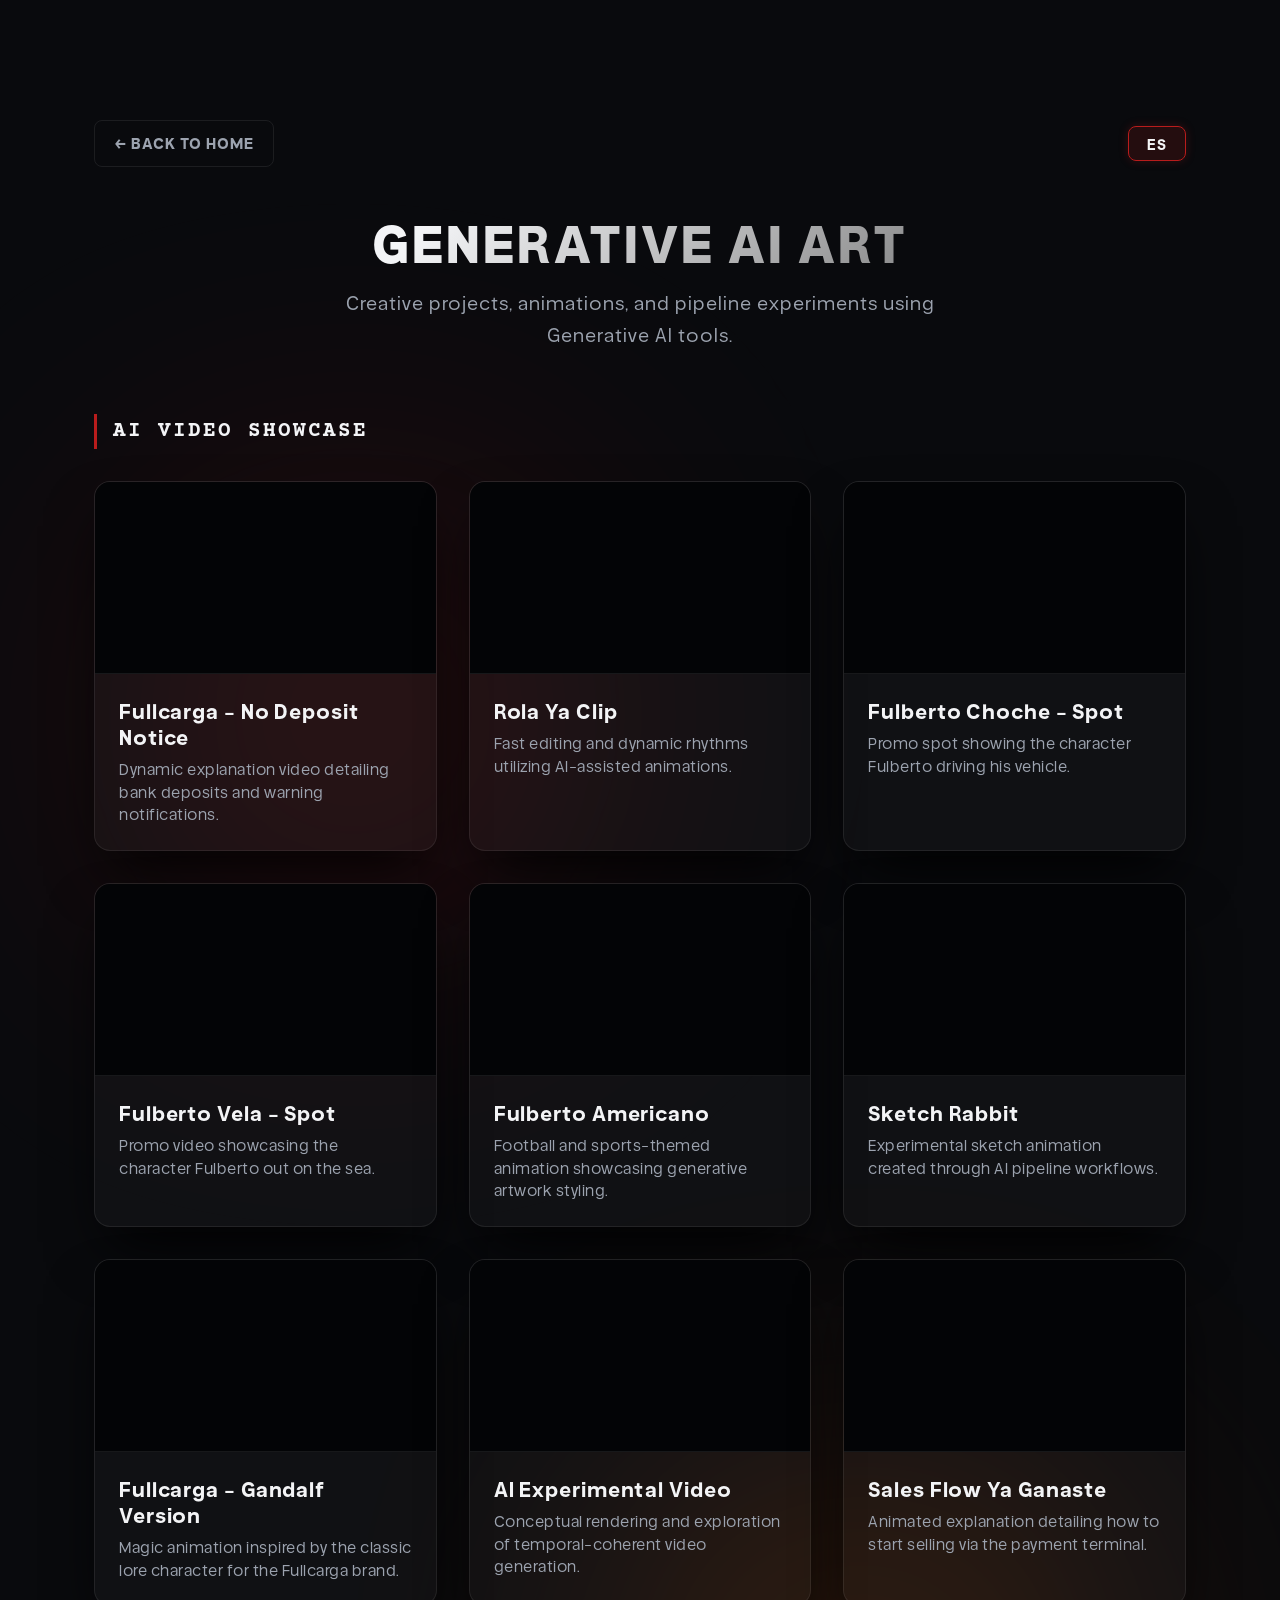
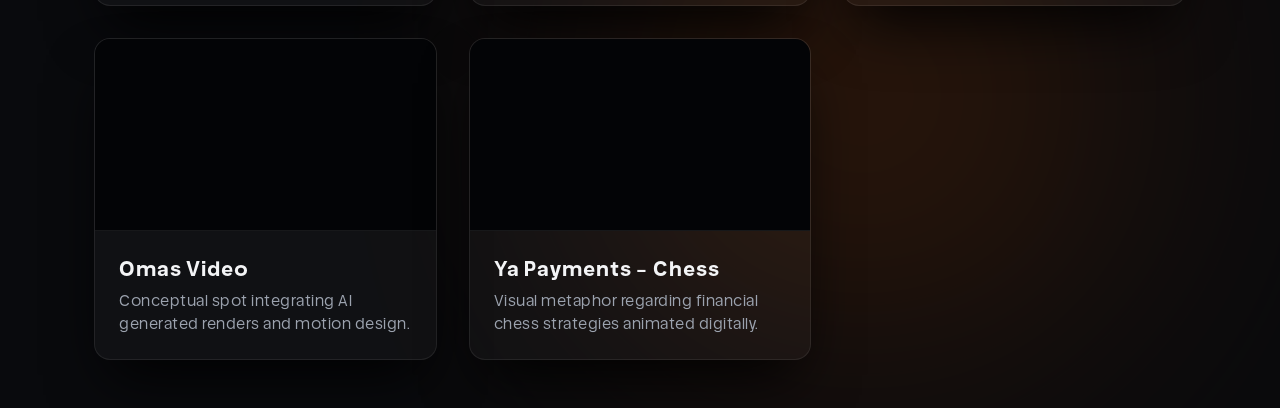
==== commit 25c6a3c9: "Fix gallery grid layout scaling, remove diagonal slashes from headings, set default language to Engl" ====
--- a/ai-projects.html
+++ b/ai-projects.html
@@ -334,7 +334,7 @@
             <!-- Video 1: Fullcarga no aviso de deposito_R (16:9) -->
             <div class="gallery-item">
                 <div class="gallery-preview">
-                    <video muted playsinline loop src="assets/IA/Fullcarga no aviso de deposito_R.mp4"></video>
+                    <video autoplay muted playsinline loop preload="auto" src="assets/IA/Fullcarga no aviso de deposito_R.mp4"></video>
                     <div class="preview-overlay">
                         <div class="overlay-icon play-icon">▶</div>
                     </div>
@@ -350,7 +350,7 @@
             <!-- Video 2: Clip Rola Ya_1 (16:9) -->
             <div class="gallery-item">
                 <div class="gallery-preview">
-                    <video muted playsinline loop src="assets/IA/Clip Rola Ya_1.mp4"></video>
+                    <video autoplay muted playsinline loop preload="auto" src="assets/IA/Clip Rola Ya_1.mp4"></video>
                     <div class="preview-overlay">
                         <div class="overlay-icon play-icon">▶</div>
                     </div>
@@ -366,7 +366,7 @@
             <!-- Video 3: Fulberto Choche (16:9) -->
             <div class="gallery-item">
                 <div class="gallery-preview">
-                    <video muted playsinline loop src="assets/IA/Fulberto choche_OK_Music.mp4"></video>
+                    <video autoplay muted playsinline loop preload="auto" src="assets/IA/Fulberto choche_OK_Music.mp4"></video>
                     <div class="preview-overlay">
                         <div class="overlay-icon play-icon">▶</div>
                     </div>
@@ -382,7 +382,7 @@
             <!-- Video 4: Fulberto Vela (16:9) -->
             <div class="gallery-item">
                 <div class="gallery-preview">
-                    <video muted playsinline loop src="assets/IA/Fulberto vela_2.mp4"></video>
+                    <video autoplay muted playsinline loop preload="auto" src="assets/IA/Fulberto vela_2.mp4"></video>
                     <div class="preview-overlay">
                         <div class="overlay-icon play-icon">▶</div>
                     </div>
@@ -398,7 +398,7 @@
             <!-- Video 5: Fulberto Americano (16:9) -->
             <div class="gallery-item">
                 <div class="gallery-preview">
-                    <video muted playsinline loop src="assets/IA/Fulberto_Americano_2.mp4"></video>
+                    <video autoplay muted playsinline loop preload="auto" src="assets/IA/Fulberto_Americano_2.mp4"></video>
                     <div class="preview-overlay">
                         <div class="overlay-icon play-icon">▶</div>
                     </div>
@@ -414,7 +414,7 @@
             <!-- Video 6: Sketch Conejo (16:9) -->
             <div class="gallery-item">
                 <div class="gallery-preview">
-                    <video muted playsinline loop src="assets/IA/Sketch Conejo_RAPIDO_2_R.mp4"></video>
+                    <video autoplay muted playsinline loop preload="auto" src="assets/IA/Sketch Conejo_RAPIDO_2_R.mp4"></video>
                     <div class="preview-overlay">
                         <div class="overlay-icon play-icon">▶</div>
                     </div>
@@ -430,7 +430,7 @@
             <!-- Video 7: TT Fullcarga Version Gandalf_3 (16:9) -->
             <div class="gallery-item">
                 <div class="gallery-preview">
-                    <video muted playsinline loop src="assets/IA/TT Fullcarga Version Gandalf_3.mp4"></video>
+                    <video autoplay muted playsinline loop preload="auto" src="assets/IA/TT Fullcarga Version Gandalf_3.mp4"></video>
                     <div class="preview-overlay">
                         <div class="overlay-icon play-icon">▶</div>
                     </div>
@@ -446,7 +446,7 @@
             <!-- Video 8: VIDEO-2026-02-25-14-03-25 (16:9) -->
             <div class="gallery-item">
                 <div class="gallery-preview">
-                    <video muted playsinline loop src="assets/IA/VIDEO-2026-02-25-14-03-25.mp4"></video>
+                    <video autoplay muted playsinline loop preload="auto" src="assets/IA/VIDEO-2026-02-25-14-03-25.mp4"></video>
                     <div class="preview-overlay">
                         <div class="overlay-icon play-icon">▶</div>
                     </div>
@@ -462,7 +462,7 @@
             <!-- Video 9: Video 3_Como empiezoa a vender con Ya Ganaste_1 (16:9) -->
             <div class="gallery-item">
                 <div class="gallery-preview">
-                    <video muted playsinline loop src="assets/IA/Video 3_Como empiezoa a vender con Ya Ganaste_1.mp4"></video>
+                    <video autoplay muted playsinline loop preload="auto" src="assets/IA/Video 3_Como empiezoa a vender con Ya Ganaste_1.mp4"></video>
                     <div class="preview-overlay">
                         <div class="overlay-icon play-icon">▶</div>
                     </div>
@@ -478,7 +478,7 @@
             <!-- Video 10: Video Omas_19FEB (16:9) -->
             <div class="gallery-item">
                 <div class="gallery-preview">
-                    <video muted playsinline loop src="assets/IA/Video Omas_19FEB.mp4"></video>
+                    <video autoplay muted playsinline loop preload="auto" src="assets/IA/Video Omas_19FEB.mp4"></video>
                     <div class="preview-overlay">
                         <div class="overlay-icon play-icon">▶</div>
                     </div>
@@ -494,7 +494,7 @@
             <!-- Video 11: Ya Payments Ajedrez (16:9) -->
             <div class="gallery-item">
                 <div class="gallery-preview">
-                    <video muted playsinline loop src="assets/IA/Ya Payments_Ajedrez_4.mp4"></video>
+                    <video autoplay muted playsinline loop preload="auto" src="assets/IA/Ya Payments_Ajedrez_4.mp4"></video>
                     <div class="preview-overlay">
                         <div class="overlay-icon play-icon">▶</div>
                     </div>
@@ -686,7 +686,7 @@
                 }
             };
 
-            let currentLanguage = localStorage.getItem('portfolio-lang') || 'es';
+            let currentLanguage = localStorage.getItem('portfolio-lang') || 'en';
             const langBtn = document.getElementById('language-toggle-btn');
 
             if (langBtn) {
--- a/style.css
+++ b/style.css
@@ -811,6 +811,23 @@
     text-transform: none; /* Maintain case as defined */
 }
 
+.case-gallery-btn-wrapper.double-btn {
+    display: flex;
+    gap: 1rem;
+}
+
+.case-gallery-btn-wrapper.double-btn .btn {
+    flex: 1;
+    margin-top: 0;
+}
+
+@media (max-width: 768px) {
+    .case-gallery-btn-wrapper.double-btn {
+        flex-direction: column;
+        gap: 0.8rem;
+    }
+}
+
 .media-placeholder {
     width: 100%;
     height: 100%;
@@ -878,6 +895,14 @@
     letter-spacing: 1px; /* Increased from -0.5px */
     line-height: 1.2;
     text-transform: uppercase;
+}
+
+.case-description {
+    font-size: 1.05rem;
+    color: var(--clr-text-muted);
+    line-height: 1.6;
+    margin-top: -0.4rem;
+    margin-bottom: 1.5rem;
 }
 
 .case-meta {
@@ -941,6 +966,16 @@
     box-shadow: var(--shadow-premium);
 }
 
+.gallery-role-line {
+    font-family: var(--ff-main);
+    font-size: 1.1rem;
+    color: var(--clr-text-main);
+    margin-bottom: 1.5rem;
+    padding-bottom: 1.2rem;
+    border-bottom: 1px solid var(--clr-border);
+    text-align: center;
+}
+
 .gallery-desc-list {
     list-style: none;
     padding: 0;
@@ -993,7 +1028,8 @@
     line-height: 1.6;
 }
 
-.about-cv-wrapper {
+.about-cv-wrapper,
+.contact-cv-wrapper {
     margin-top: 2rem;
 }
 
@@ -1227,6 +1263,11 @@
     .book-card.active {
         flex: none;
         height: auto;
+    }
+
+    .book-details {
+        height: auto !important;
+        overflow: visible !important;
     }
 
     .book-spine {
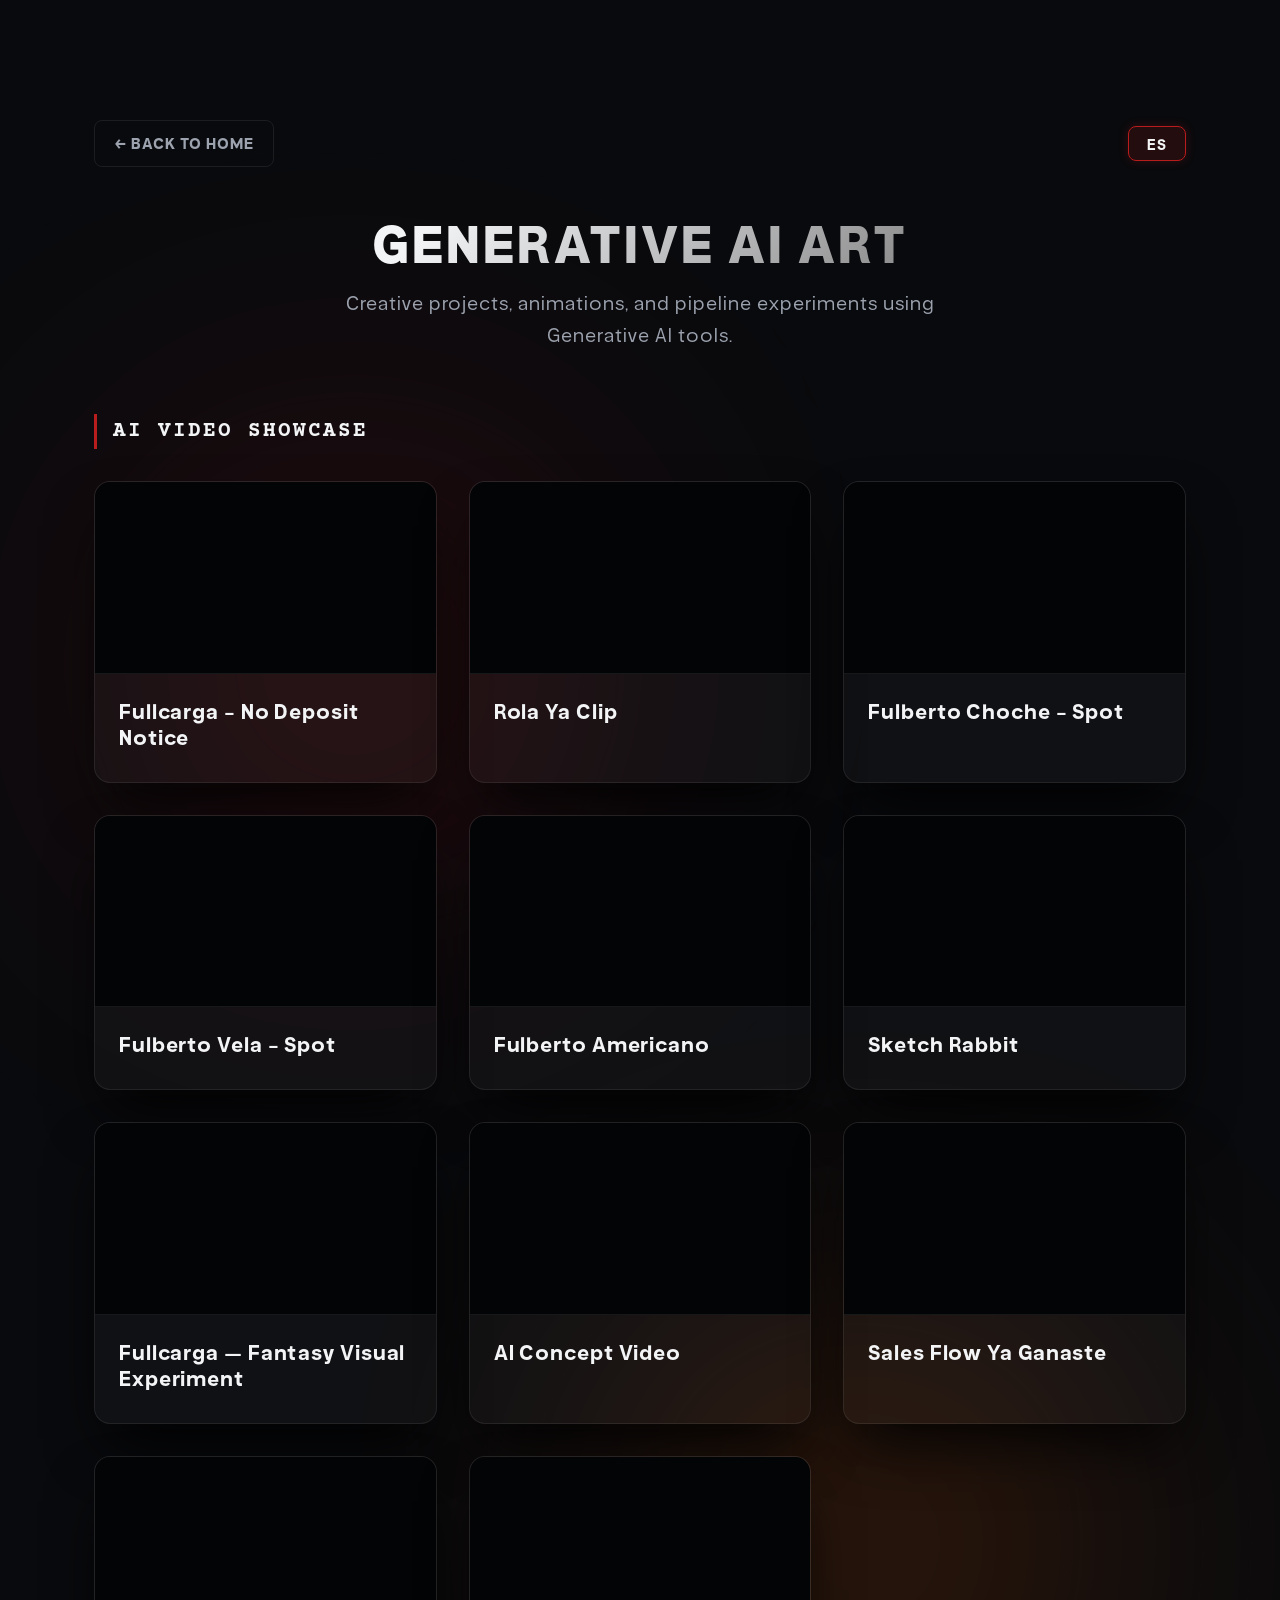
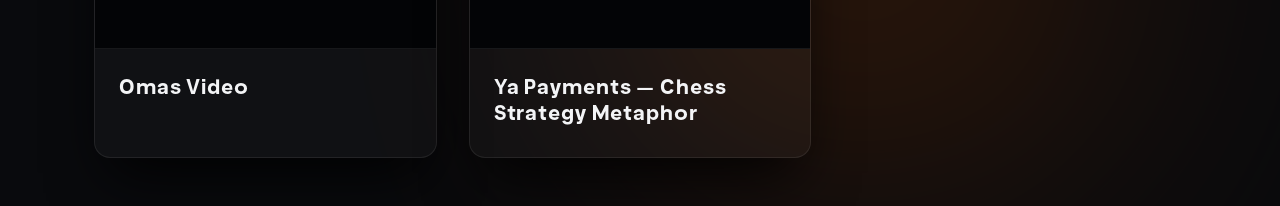
==== commit 6e074d7f: "Translate subpages to English base, fix app.js syntax, and add visible video titles in personal-vide" ====
--- a/ai-projects.html
+++ b/ai-projects.html
@@ -1,10 +1,10 @@
 <!DOCTYPE html>
-<html lang="es">
+<html lang="en">
 <head>
     <meta charset="UTF-8">
     <meta name="viewport" content="width=device-width, initial-scale=1.0">
     <title>H G O | Generative AI Art Projects</title>
-    <meta name="description" content="Galería de proyectos creativos y experimentación con Inteligencia Artificial Generativa.">
+    <meta name="description" content="Showcase of explorations and videos generated with artificial intelligence.">
     <!-- Google Fonts: Outfit, Courier Prime -->
     <link rel="preconnect" href="https://fonts.googleapis.com">
     <link rel="preconnect" href="https://fonts.gstatic.com" crossorigin>
@@ -317,18 +317,18 @@
     <div class="container">
         <!-- Navigation Header -->
         <header class="gallery-nav">
-            <a href="index.html" class="btn-back" id="back-btn" data-i18n="back-btn-text">← Volver al Inicio</a>
+            <a href="index.html" class="btn-back" id="back-btn" data-i18n="back-btn-text">← Back to Home</a>
             <button id="language-toggle-btn" class="lang-toggle-btn">EN</button>
         </header>
 
         <!-- Gallery Header Details -->
         <div class="gallery-header-block">
-            <h1 class="gallery-title" data-i18n="gallery-title">Arte Generativo e IA</h1>
-            <p class="gallery-subtitle" data-i18n="gallery-desc">Proyectos creativos, animaciones y flujos de trabajo utilizando herramientas de Inteligencia Artificial Generativa.</p>
+            <h1 class="gallery-title" data-i18n="gallery-title">Generative AI Art</h1>
+            <p class="gallery-subtitle" data-i18n="gallery-desc">Creative projects, animations, and pipeline experiments using Generative AI tools.</p>
         </div>
 
         <!-- === SECCIÓN SHOWCASE DE VIDEOS === -->
-        <h2 class="gallery-section-title" data-i18n="sec-ai-showcase">Showcase de Videos IA</h2>
+        <h2 class="gallery-section-title" data-i18n="sec-ai-showcase">AI Video Showcase</h2>
         <div class="gallery-grid">
             
             <!-- Video 1: Fullcarga no aviso de deposito_R (16:9) -->
@@ -341,8 +341,8 @@
                 </div>
                 <div class="gallery-info">
                     <div>
-                        <h3 class="item-title" data-i18n="ai-video-1-title">Fullcarga - No Aviso de Depósito</h3>
-                        <p class="item-desc" data-i18n="ai-video-1-desc">Spot dinámico explicativo sobre procesos de depósito y notificaciones rápidas.</p>
+                        <h3 class="item-title" data-i18n="ai-video-1-title">Fullcarga - No Deposit Notice</h3>
+                        <p class="item-desc" data-i18n="ai-video-1-desc">Dynamic explanation video detailing bank deposits and warning notifications.</p>
                     </div>
                 </div>
             </div>
@@ -357,8 +357,8 @@
                 </div>
                 <div class="gallery-info">
                     <div>
-                        <h3 class="item-title" data-i18n="ai-video-2-title">Clip Rola Ya</h3>
-                        <p class="item-desc" data-i18n="ai-video-2-desc">Edición y ritmos dinámicos con animaciones asistidas por IA.</p>
+                        <h3 class="item-title" data-i18n="ai-video-2-title">Rola Ya Clip</h3>
+                        <p class="item-desc" data-i18n="ai-video-2-desc">Fast editing and dynamic rhythms utilizing AI-assisted animations.</p>
                     </div>
                 </div>
             </div>
@@ -374,7 +374,7 @@
                 <div class="gallery-info">
                     <div>
                         <h3 class="item-title" data-i18n="ai-video-3-title">Fulberto Choche - Spot</h3>
-                        <p class="item-desc" data-i18n="ai-video-3-desc">Animación publicitaria del personaje Fulberto interactuando en su auto.</p>
+                        <p class="item-desc" data-i18n="ai-video-3-desc">Promo spot showing the character Fulberto driving his vehicle.</p>
                     </div>
                 </div>
             </div>
@@ -390,7 +390,7 @@
                 <div class="gallery-info">
                     <div>
                         <h3 class="item-title" data-i18n="ai-video-4-title">Fulberto Vela - Spot</h3>
-                        <p class="item-desc" data-i18n="ai-video-4-desc">Campaña de video del personaje Fulberto en el mar.</p>
+                        <p class="item-desc" data-i18n="ai-video-4-desc">Promo video showcasing the character Fulberto out on the sea.</p>
                     </div>
                 </div>
             </div>
@@ -406,7 +406,7 @@
                 <div class="gallery-info">
                     <div>
                         <h3 class="item-title" data-i18n="ai-video-5-title">Fulberto Americano</h3>
-                        <p class="item-desc" data-i18n="ai-video-5-desc">Animación de temática deportiva y fútbol americano con estética generativa.</p>
+                        <p class="item-desc" data-i18n="ai-video-5-desc">Football and sports-themed animation showcasing generative artwork styling.</p>
                     </div>
                 </div>
             </div>
@@ -421,8 +421,8 @@
                 </div>
                 <div class="gallery-info">
                     <div>
-                        <h3 class="item-title" data-i18n="ai-video-6-title">Sketch Conejo</h3>
-                        <p class="item-desc" data-i18n="ai-video-6-desc">Bosquejo animado experimental desarrollado con flujos de IA.</p>
+                        <h3 class="item-title" data-i18n="ai-video-6-title">Sketch Rabbit</h3>
+                        <p class="item-desc" data-i18n="ai-video-6-desc">Experimental sketch animation created through AI pipeline workflows.</p>
                     </div>
                 </div>
             </div>
@@ -437,8 +437,8 @@
                 </div>
                 <div class="gallery-info">
                     <div>
-                        <h3 class="item-title" data-i18n="ai-video-7-title">Fullcarga - Versión Gandalf</h3>
-                        <p class="item-desc" data-i18n="ai-video-7-desc">Animación mágica inspirada en el personaje clásico para la marca Fullcarga.</p>
+                        <h3 class="item-title" data-i18n="ai-video-7-title">Fullcarga — Fantasy Visual Experiment</h3>
+                        <p class="item-desc" data-i18n="ai-video-7-desc">Magic animation inspired by the classic lore character for the Fullcarga brand.</p>
                     </div>
                 </div>
             </div>
@@ -453,8 +453,8 @@
                 </div>
                 <div class="gallery-info">
                     <div>
-                        <h3 class="item-title" data-i18n="ai-video-8-title">Video Experimental IA</h3>
-                        <p class="item-desc" data-i18n="ai-video-8-desc">Render conceptual y exploración de flujos de video temporal coherentes.</p>
+                        <h3 class="item-title" data-i18n="ai-video-8-title">AI Concept Video</h3>
+                        <p class="item-desc" data-i18n="ai-video-8-desc">Conceptual rendering and exploration of temporal-coherent video generation.</p>
                     </div>
                 </div>
             </div>
@@ -469,8 +469,8 @@
                 </div>
                 <div class="gallery-info">
                     <div>
-                        <h3 class="item-title" data-i18n="ai-video-9-title">Flujo de Ventas Ya Ganaste</h3>
-                        <p class="item-desc" data-i18n="ai-video-9-desc">Animación explicativa sobre cómo empezar a vender con la terminal.</p>
+                        <h3 class="item-title" data-i18n="ai-video-9-title">Sales Flow Ya Ganaste</h3>
+                        <p class="item-desc" data-i18n="ai-video-9-desc">Animated explanation detailing how to start selling via the payment terminal.</p>
                     </div>
                 </div>
             </div>
@@ -485,8 +485,8 @@
                 </div>
                 <div class="gallery-info">
                     <div>
-                        <h3 class="item-title" data-i18n="ai-video-10-title">Video Omas</h3>
-                        <p class="item-desc" data-i18n="ai-video-10-desc">Spot conceptual que integra renders de IA y composición de movimiento.</p>
+                        <h3 class="item-title" data-i18n="ai-video-10-title">Omas Video</h3>
+                        <p class="item-desc" data-i18n="ai-video-10-desc">Conceptual spot integrating AI generated renders and motion design.</p>
                     </div>
                 </div>
             </div>
@@ -501,8 +501,8 @@
                 </div>
                 <div class="gallery-info">
                     <div>
-                        <h3 class="item-title" data-i18n="ai-video-11-title">Ya Payments - Ajedrez</h3>
-                        <p class="item-desc" data-i18n="ai-video-11-desc">Metáfora visual de ajedrez y estrategias financieras animada digitalmente.</p>
+                        <h3 class="item-title" data-i18n="ai-video-11-title">Ya Payments — Chess Strategy Metaphor</h3>
+                        <p class="item-desc" data-i18n="ai-video-11-desc">Visual metaphor regarding financial chess strategies animated digitally.</p>
                     </div>
                 </div>
             </div>
@@ -673,15 +673,15 @@
                     "ai-video-5-desc": "Football and sports-themed animation showcasing generative artwork styling.",
                     "ai-video-6-title": "Sketch Rabbit",
                     "ai-video-6-desc": "Experimental sketch animation created through AI pipeline workflows.",
-                    "ai-video-7-title": "Fullcarga - Gandalf Version",
+                    "ai-video-7-title": "Fullcarga — Fantasy Visual Experiment",
                     "ai-video-7-desc": "Magic animation inspired by the classic lore character for the Fullcarga brand.",
-                    "ai-video-8-title": "AI Experimental Video",
+                    "ai-video-8-title": "AI Concept Video",
                     "ai-video-8-desc": "Conceptual rendering and exploration of temporal-coherent video generation.",
                     "ai-video-9-title": "Sales Flow Ya Ganaste",
                     "ai-video-9-desc": "Animated explanation detailing how to start selling via the payment terminal.",
                     "ai-video-10-title": "Omas Video",
                     "ai-video-10-desc": "Conceptual spot integrating AI generated renders and motion design.",
-                    "ai-video-11-title": "Ya Payments - Chess",
+                    "ai-video-11-title": "Ya Payments — Chess Strategy Metaphor",
                     "ai-video-11-desc": "Visual metaphor regarding financial chess strategies animated digitally."
                 }
             };
--- a/style.css
+++ b/style.css
@@ -801,12 +801,13 @@
 }
 
 .case-gallery-btn-wrapper .btn {
-    display: flex;
-    width: 100%;
+    display: inline-flex;
+    width: fit-content;
+    min-width: 170px;
     text-align: center;
     justify-content: center;
-    padding: 1.1rem 2rem;
-    font-size: 1.05rem;
+    padding: 0.65rem 1.4rem;
+    font-size: 0.85rem;
     border-radius: var(--radius-sm);
     text-transform: none; /* Maintain case as defined */
 }
@@ -814,17 +815,36 @@
 .case-gallery-btn-wrapper.double-btn {
     display: flex;
     gap: 1rem;
+    flex-wrap: wrap;
 }
 
 .case-gallery-btn-wrapper.double-btn .btn {
-    flex: 1;
+    flex: none;
+    width: fit-content;
     margin-top: 0;
 }
 
 @media (max-width: 768px) {
+    .case-gallery-btn-wrapper {
+        display: flex;
+        flex-direction: column;
+        align-items: center;
+        width: 100%;
+    }
+    .case-gallery-btn-wrapper .btn {
+        width: 100%;
+        max-width: 280px;
+    }
     .case-gallery-btn-wrapper.double-btn {
         flex-direction: column;
+        align-items: center;
+        width: 100%;
         gap: 0.8rem;
+    }
+    .case-gallery-btn-wrapper.double-btn .btn {
+        width: 100%;
+        max-width: 280px;
+        margin-top: 0;
     }
 }
 
@@ -1415,3 +1435,9 @@
 .text-nowrap {
     white-space: nowrap;
 }
+
+/* Hide item descriptions (subtitles) in sub-galleries as requested */
+.item-desc {
+    display: none !important;
+}
+
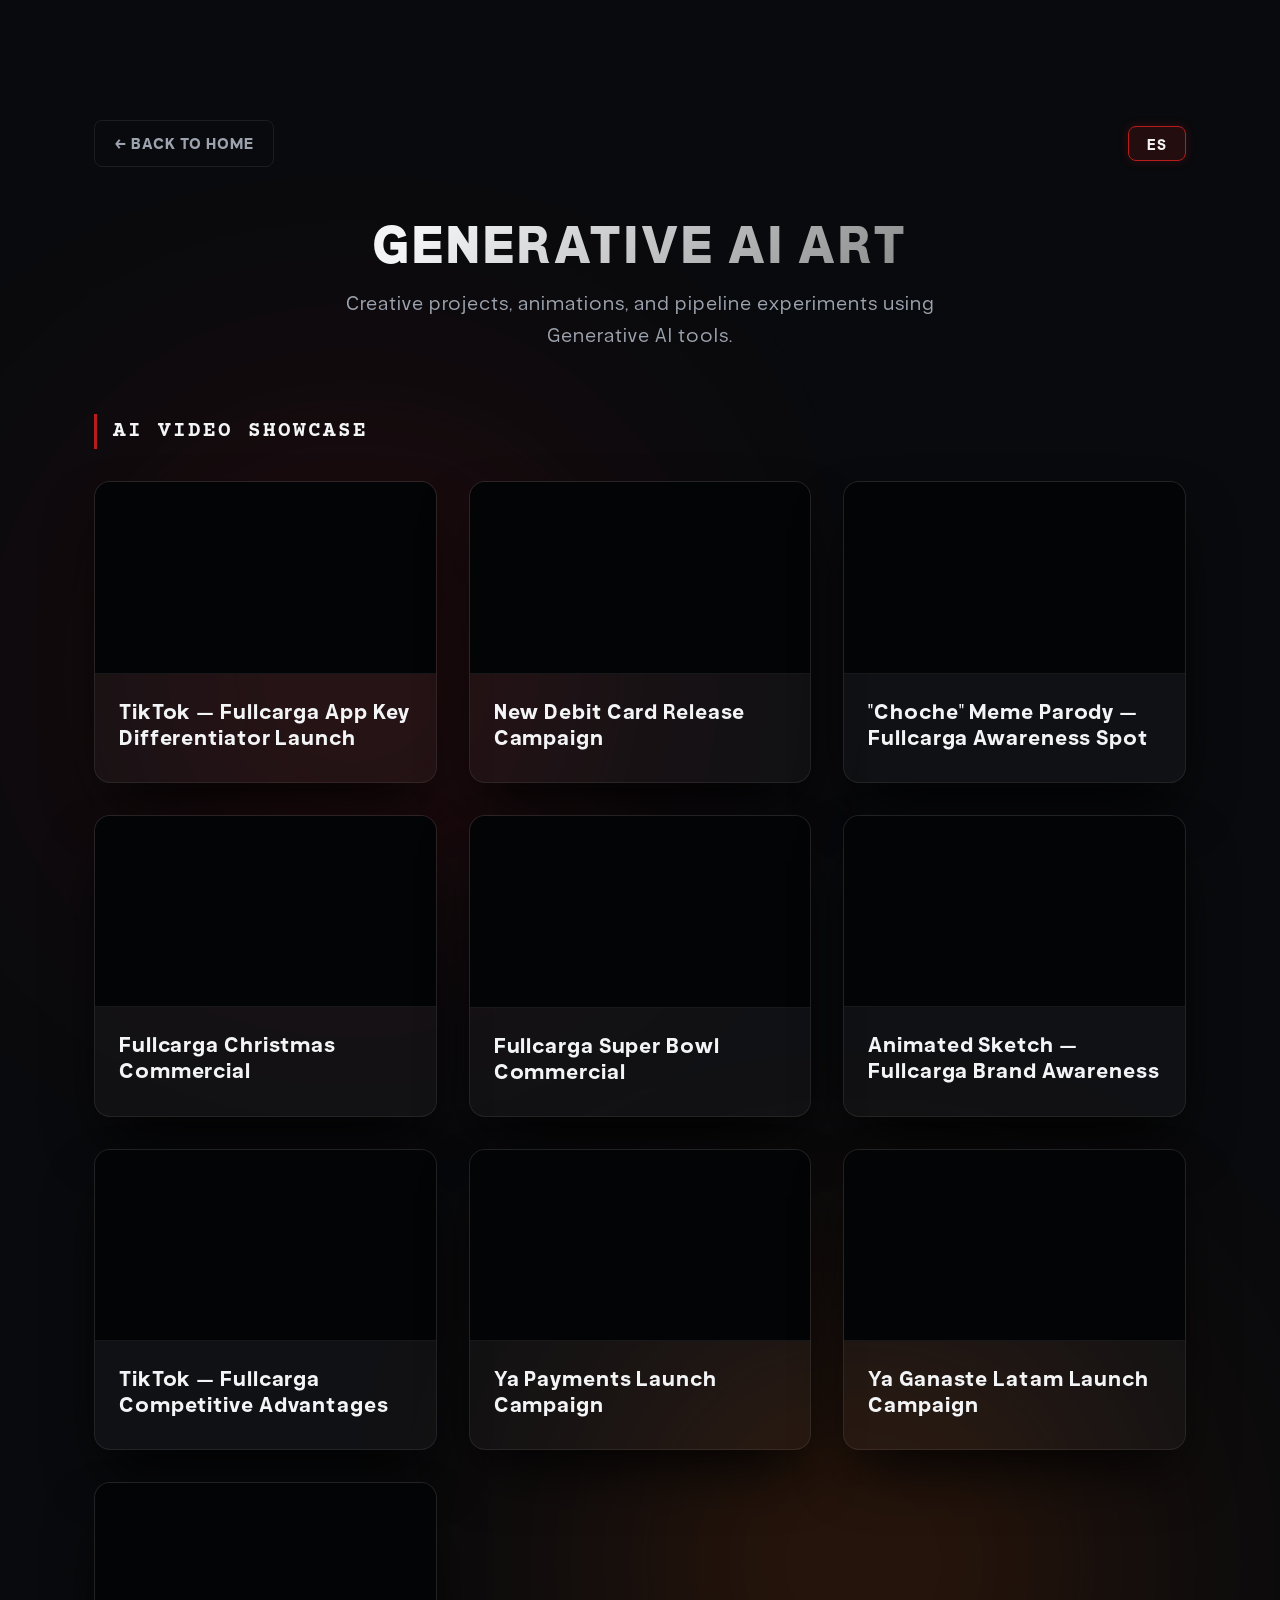
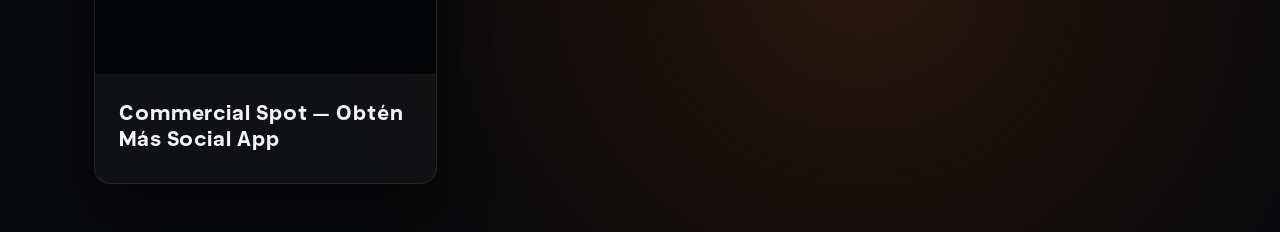
==== commit 3941527d: "Update item names across all project subpages, add visible titles for B2B images, and remove Chess v" ====
--- a/ai-projects.html
+++ b/ai-projects.html
@@ -341,7 +341,7 @@
                 </div>
                 <div class="gallery-info">
                     <div>
-                        <h3 class="item-title" data-i18n="ai-video-1-title">Fullcarga - No Deposit Notice</h3>
+                        <h3 class="item-title" data-i18n="ai-video-1-title">TikTok — Fullcarga App Key Differentiator Launch</h3>
                         <p class="item-desc" data-i18n="ai-video-1-desc">Dynamic explanation video detailing bank deposits and warning notifications.</p>
                     </div>
                 </div>
@@ -357,7 +357,7 @@
                 </div>
                 <div class="gallery-info">
                     <div>
-                        <h3 class="item-title" data-i18n="ai-video-2-title">Rola Ya Clip</h3>
+                        <h3 class="item-title" data-i18n="ai-video-2-title">New Debit Card Release Campaign</h3>
                         <p class="item-desc" data-i18n="ai-video-2-desc">Fast editing and dynamic rhythms utilizing AI-assisted animations.</p>
                     </div>
                 </div>
@@ -373,7 +373,7 @@
                 </div>
                 <div class="gallery-info">
                     <div>
-                        <h3 class="item-title" data-i18n="ai-video-3-title">Fulberto Choche - Spot</h3>
+                        <h3 class="item-title" data-i18n="ai-video-3-title">"Choche" Meme Parody — Fullcarga Awareness Spot</h3>
                         <p class="item-desc" data-i18n="ai-video-3-desc">Promo spot showing the character Fulberto driving his vehicle.</p>
                     </div>
                 </div>
@@ -389,7 +389,7 @@
                 </div>
                 <div class="gallery-info">
                     <div>
-                        <h3 class="item-title" data-i18n="ai-video-4-title">Fulberto Vela - Spot</h3>
+                        <h3 class="item-title" data-i18n="ai-video-4-title">Fullcarga Christmas Commercial</h3>
                         <p class="item-desc" data-i18n="ai-video-4-desc">Promo video showcasing the character Fulberto out on the sea.</p>
                     </div>
                 </div>
@@ -405,7 +405,7 @@
                 </div>
                 <div class="gallery-info">
                     <div>
-                        <h3 class="item-title" data-i18n="ai-video-5-title">Fulberto Americano</h3>
+                        <h3 class="item-title" data-i18n="ai-video-5-title">Fullcarga Super Bowl Commercial</h3>
                         <p class="item-desc" data-i18n="ai-video-5-desc">Football and sports-themed animation showcasing generative artwork styling.</p>
                     </div>
                 </div>
@@ -421,7 +421,7 @@
                 </div>
                 <div class="gallery-info">
                     <div>
-                        <h3 class="item-title" data-i18n="ai-video-6-title">Sketch Rabbit</h3>
+                        <h3 class="item-title" data-i18n="ai-video-6-title">Animated Sketch — Fullcarga Brand Awareness</h3>
                         <p class="item-desc" data-i18n="ai-video-6-desc">Experimental sketch animation created through AI pipeline workflows.</p>
                     </div>
                 </div>
@@ -437,7 +437,7 @@
                 </div>
                 <div class="gallery-info">
                     <div>
-                        <h3 class="item-title" data-i18n="ai-video-7-title">Fullcarga — Fantasy Visual Experiment</h3>
+                        <h3 class="item-title" data-i18n="ai-video-7-title">TikTok — Fullcarga Competitive Advantages</h3>
                         <p class="item-desc" data-i18n="ai-video-7-desc">Magic animation inspired by the classic lore character for the Fullcarga brand.</p>
                     </div>
                 </div>
@@ -453,7 +453,7 @@
                 </div>
                 <div class="gallery-info">
                     <div>
-                        <h3 class="item-title" data-i18n="ai-video-8-title">AI Concept Video</h3>
+                        <h3 class="item-title" data-i18n="ai-video-8-title">Ya Payments Launch Campaign</h3>
                         <p class="item-desc" data-i18n="ai-video-8-desc">Conceptual rendering and exploration of temporal-coherent video generation.</p>
                     </div>
                 </div>
@@ -469,7 +469,7 @@
                 </div>
                 <div class="gallery-info">
                     <div>
-                        <h3 class="item-title" data-i18n="ai-video-9-title">Sales Flow Ya Ganaste</h3>
+                        <h3 class="item-title" data-i18n="ai-video-9-title">Ya Ganaste Latam Launch Campaign</h3>
                         <p class="item-desc" data-i18n="ai-video-9-desc">Animated explanation detailing how to start selling via the payment terminal.</p>
                     </div>
                 </div>
@@ -485,24 +485,8 @@
                 </div>
                 <div class="gallery-info">
                     <div>
-                        <h3 class="item-title" data-i18n="ai-video-10-title">Omas Video</h3>
+                        <h3 class="item-title" data-i18n="ai-video-10-title">Commercial Spot — Obtén Más Social App</h3>
                         <p class="item-desc" data-i18n="ai-video-10-desc">Conceptual spot integrating AI generated renders and motion design.</p>
-                    </div>
-                </div>
-            </div>
-
-            <!-- Video 11: Ya Payments Ajedrez (16:9) -->
-            <div class="gallery-item">
-                <div class="gallery-preview">
-                    <video autoplay muted playsinline loop preload="auto" src="assets/IA/Ya Payments_Ajedrez_4.mp4"></video>
-                    <div class="preview-overlay">
-                        <div class="overlay-icon play-icon">▶</div>
-                    </div>
-                </div>
-                <div class="gallery-info">
-                    <div>
-                        <h3 class="item-title" data-i18n="ai-video-11-title">Ya Payments — Chess Strategy Metaphor</h3>
-                        <p class="item-desc" data-i18n="ai-video-11-desc">Visual metaphor regarding financial chess strategies animated digitally.</p>
                     </div>
                 </div>
             </div>
@@ -633,56 +617,52 @@
                     "gallery-title": "Arte Generativo e IA",
                     "gallery-desc": "Proyectos creativos, animaciones y flujos de trabajo utilizando herramientas de Inteligencia Artificial Generativa.",
                     "sec-ai-showcase": "Showcase de Videos IA",
-                    "ai-video-1-title": "Fullcarga - No Aviso de Depósito",
+                    "ai-video-1-title": "TikTok — Lanzamiento de Diferenciador App Fullcarga",
                     "ai-video-1-desc": "Spot dinámico explicativo sobre procesos de depósito y notificaciones rápidas.",
-                    "ai-video-2-title": "Clip Rola Ya",
+                    "ai-video-2-title": "Lanzamiento de Nuevas Tarjetas de Débito",
                     "ai-video-2-desc": "Edición y ritmos dinámicos con animaciones asistidas por IA.",
-                    "ai-video-3-title": "Fulberto Choche - Spot",
+                    "ai-video-3-title": "Parodia \"Choche\" — Awareness Fullcarga",
                     "ai-video-3-desc": "Animación publicitaria del personaje Fulberto interactuando en su auto.",
-                    "ai-video-4-title": "Fulberto Vela - Spot",
+                    "ai-video-4-title": "Spot Navideño Fullcarga",
                     "ai-video-4-desc": "Campaña de video del personaje Fulberto en el mar.",
-                    "ai-video-5-title": "Fulberto Americano",
+                    "ai-video-5-title": "Spot Super Bowl Fullcarga",
                     "ai-video-5-desc": "Animación de temática deportiva y fútbol americano con estética generativa.",
-                    "ai-video-6-title": "Sketch Conejo",
+                    "ai-video-6-title": "Sketch Animado — Awareness Fullcarga",
                     "ai-video-6-desc": "Bosquejo animado experimental desarrollado con flujos de IA.",
-                    "ai-video-7-title": "Fullcarga - Versión Gandalf",
+                    "ai-video-7-title": "TikTok — Ventajas vs. Competencia Fullcarga",
                     "ai-video-7-desc": "Animación mágica inspirada en el personaje clásico para la marca Fullcarga.",
-                    "ai-video-8-title": "Video Experimental IA",
+                    "ai-video-8-title": "Campaña de Lanzamiento Ya Payments",
                     "ai-video-8-desc": "Render conceptual y exploración de flujos de video temporal coherentes.",
-                    "ai-video-9-title": "Flujo de Ventas Ya Ganaste",
+                    "ai-video-9-title": "Campaña de Lanzamiento Ya Ganaste Latam",
                     "ai-video-9-desc": "Animación explicativa sobre cómo empezar a vender con la terminal.",
-                    "ai-video-10-title": "Video Omas",
-                    "ai-video-10-desc": "Spot conceptual que integra renders de IA y composición de movimiento.",
-                    "ai-video-11-title": "Ya Payments - Ajedrez",
-                    "ai-video-11-desc": "Metáfora visual de ajedrez y estrategias financieras animada digitalmente."
+                    "ai-video-10-title": "Video Publicitario — App Obtén Más",
+                    "ai-video-10-desc": "Spot conceptual que integra renders de IA y composición de movimiento."
                 },
                 en: {
                     "back-btn-text": "← Back to Home",
                     "gallery-title": "Generative AI Art",
                     "gallery-desc": "Creative projects, animations, and pipeline experiments using Generative AI tools.",
                     "sec-ai-showcase": "AI Video Showcase",
-                    "ai-video-1-title": "Fullcarga - No Deposit Notice",
+                    "ai-video-1-title": "TikTok — Fullcarga App Key Differentiator Launch",
                     "ai-video-1-desc": "Dynamic explanation video detailing bank deposits and warning notifications.",
-                    "ai-video-2-title": "Rola Ya Clip",
+                    "ai-video-2-title": "New Debit Card Release Campaign",
                     "ai-video-2-desc": "Fast editing and dynamic rhythms utilizing AI-assisted animations.",
-                    "ai-video-3-title": "Fulberto Choche - Spot",
+                    "ai-video-3-title": "\"Choche\" Meme Parody — Fullcarga Awareness Spot",
                     "ai-video-3-desc": "Promo spot showing the character Fulberto driving his vehicle.",
-                    "ai-video-4-title": "Fulberto Vela - Spot",
+                    "ai-video-4-title": "Fullcarga Christmas Commercial",
                     "ai-video-4-desc": "Promo video showcasing the character Fulberto out on the sea.",
-                    "ai-video-5-title": "Fulberto Americano",
+                    "ai-video-5-title": "Fullcarga Super Bowl Commercial",
                     "ai-video-5-desc": "Football and sports-themed animation showcasing generative artwork styling.",
-                    "ai-video-6-title": "Sketch Rabbit",
+                    "ai-video-6-title": "Animated Sketch — Fullcarga Brand Awareness",
                     "ai-video-6-desc": "Experimental sketch animation created through AI pipeline workflows.",
-                    "ai-video-7-title": "Fullcarga — Fantasy Visual Experiment",
+                    "ai-video-7-title": "TikTok — Fullcarga Competitive Advantages",
                     "ai-video-7-desc": "Magic animation inspired by the classic lore character for the Fullcarga brand.",
-                    "ai-video-8-title": "AI Concept Video",
+                    "ai-video-8-title": "Ya Payments Launch Campaign",
                     "ai-video-8-desc": "Conceptual rendering and exploration of temporal-coherent video generation.",
-                    "ai-video-9-title": "Sales Flow Ya Ganaste",
+                    "ai-video-9-title": "Ya Ganaste Latam Launch Campaign",
                     "ai-video-9-desc": "Animated explanation detailing how to start selling via the payment terminal.",
-                    "ai-video-10-title": "Omas Video",
-                    "ai-video-10-desc": "Conceptual spot integrating AI generated renders and motion design.",
-                    "ai-video-11-title": "Ya Payments — Chess Strategy Metaphor",
-                    "ai-video-11-desc": "Visual metaphor regarding financial chess strategies animated digitally."
+                    "ai-video-10-title": "Commercial Spot — Obtén Más Social App",
+                    "ai-video-10-desc": "Conceptual spot integrating AI generated renders and motion design."
                 }
             };
 
